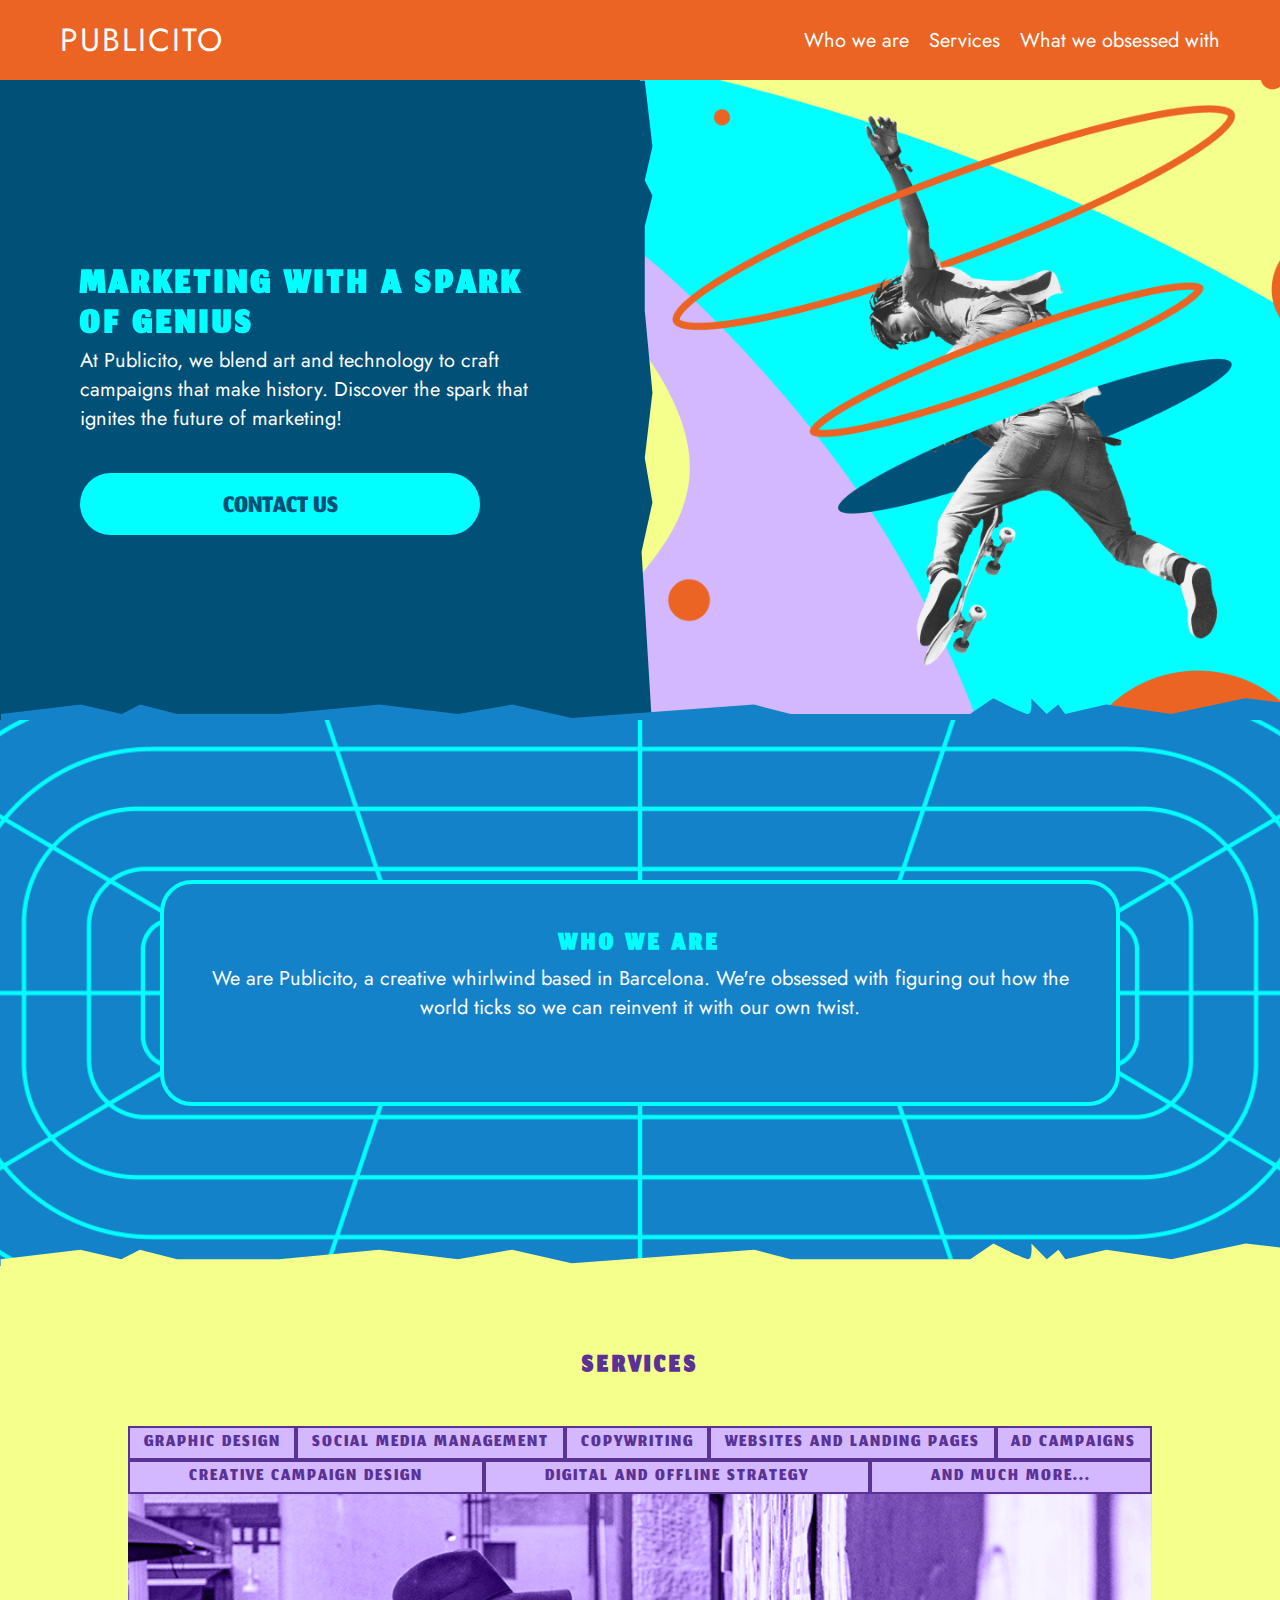
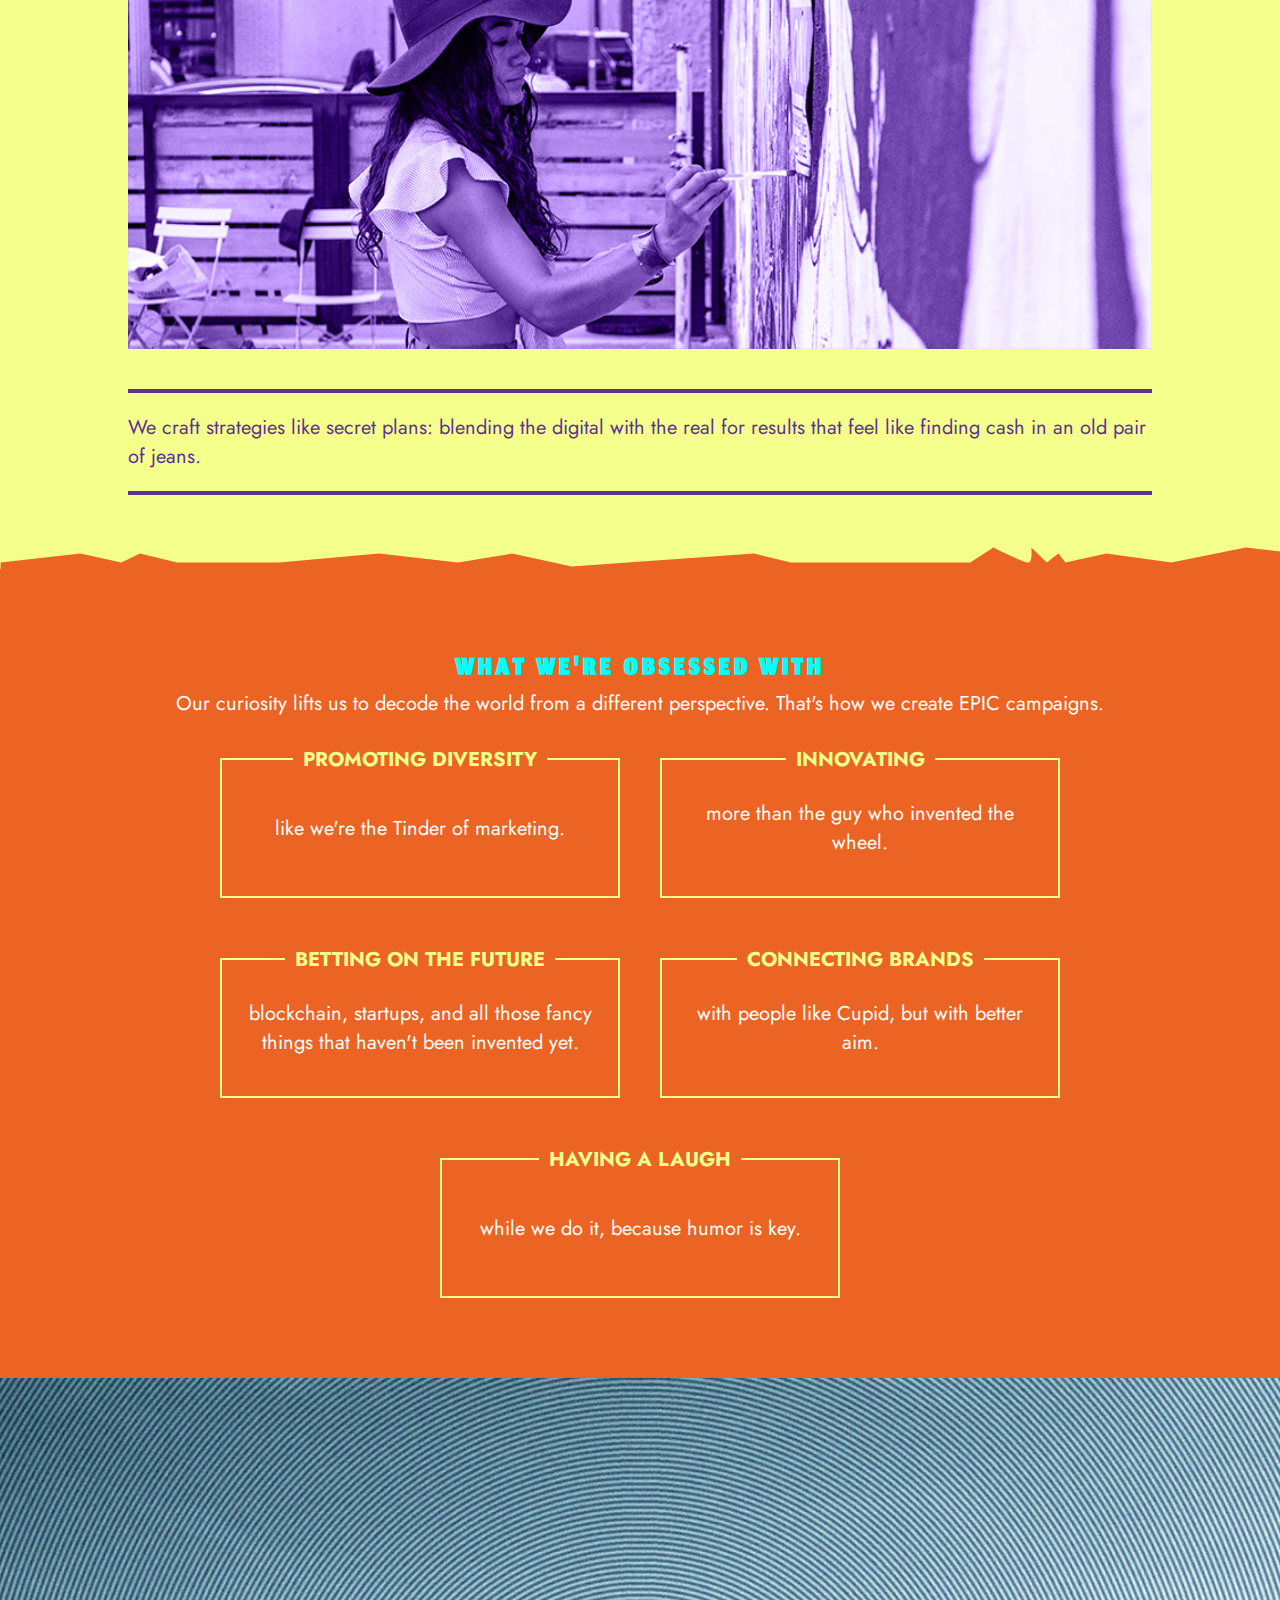
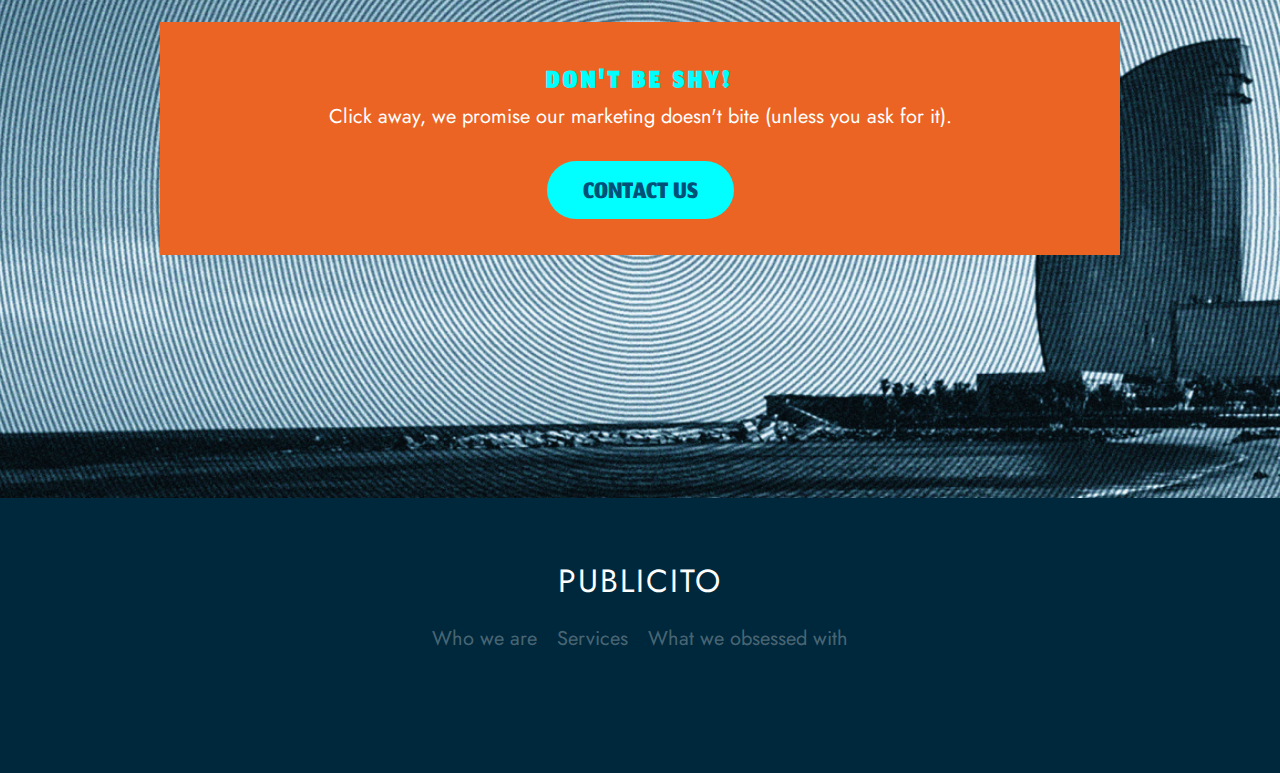
==== index.html @ 16d12a86 "Add files via upload" ====
<!DOCTYPE html>
<html lang="en">
    <head>
        <meta charset="UTF-8">
        <meta name="viewport" content="width=device-width, initial-scale=1.0">
        <link rel="stylesheet" href="styles.css">
        <link rel="preconnect" href="https://fonts.googleapis.com">
        <link rel="preconnect" href="https://fonts.gstatic.com" crossorigin>
        <link href="https://fonts.googleapis.com/css2?family=Jomhuria&display=swap" rel="stylesheet">
        <link href="https://fonts.googleapis.com/css2?family=Jomhuria&family=Jost:ital,wght@0,100..900;1,100..900&display=swap" rel="stylesheet">
        <script async src="https://tally.so/widgets/embed.js"></script>
    </head>
    <body>
        <header>
            <a class="logo" href="#">PUBLICITO</a>
            <nav>
                <ul>
                    <li><a href="#usp">Who we are</a></li>
                    <li><a href="#services">Services</a></li>
                    <li><a href="#advantages">What we obsessed with</a></li>
                </ul>
            </nav>
            <div class="burger">
                <div class="bar"></div>
                <div class="bar"></div>
                <div class="bar"></div>
            </div>
        </header>

        <div class="section">
            <div class="container" id="hero">
                <div id="hero-text">
                    <h1>Marketing with a Spark of Genius</h1>
                    <p>At Publicito, we blend art and technology to craft campaigns that make history. Discover the spark that ignites the future of marketing!</p>
                    <a class="btn" href="#tally-open=wv2Q4D&tally-layout=modal&emoji-text=👋&tally-emoji-animation=wave">Contact us</a>
                </div>
                <div id="hero-image">
                    <img class="hero-edge" src="images/hero-image-edge.svg">
                    <img id="hero-illustration"src="images/hero-illustration.png" alt="">
                </div>
            </div>
            <img class="edge" src="images/hero-edge.svg">
        </div>

        <div class="section">
            <div class="container" id="usp">
                <div class="small-box">
                    <div class="title">
                        <h2>Who we are</h2>
                        <p>We are Publicito, a creative whirlwind based in Barcelona. We're obsessed with figuring out how the world ticks so we can reinvent it with our own twist.</p>
                    </div>
                </div>
            </div>
            <img class="edge" src="images/usp-edge.svg">
        </div>
        
        <div class="section">
            <div class="container" id="services">
                <div class="middle-box">
                    <div class="title">
                        <h2>Services</h2>
                    </div>
                    <div class="service-container">
                        <div id="service-menu">
                                <a class="service-menu-item" id="1">Graphic Design</a>
                                <a class="service-menu-item" id="2">Social Media Management</a>
                                <a class="service-menu-item" id="3">Copywriting</a>
                                <a class="service-menu-item" id="4">Websites and Landing Pages</a>
                                <a class="service-menu-item" id="5">Ad Campaigns</a>
                                <a class="service-menu-item" id="6">Creative Campaign Design</a>
                                <a class="service-menu-item" id="7">Digital and Offline Strategy</a>
                                <a class="service-menu-item" id="8">And Much More...</a>
                        </div>
                        <div id="service-item">
                            <div id="service-illustration"><img src="images/creative-campaign.png"></div>
                            <div id="description-box">
                            <div class="separator"></div>
                            <p id="service-description">We craft strategies like secret plans: blending the digital with the real for results that feel like finding cash in an old pair of jeans.</p>
                            <div class="separator"></div>
                            </div>
                        </div>
                    </div>
                </div>
            </div>
            <img class="edge" src="images/service-edge.svg">
        </div>

        <div class="section">
            <div class="container" id="advantages">
                <div class="middle-box">
                    <div class="title">
                        <h2>What We're obsessed with</h2>
                        <p>Our curiosity lifts us to decode the world from a different perspective. That's how we create EPIC campaigns.</p>
                    </div>
                    <div class="advantages-wrapper">
                        <div class="advantage-item">
                            <div class="advantage-title-box"><h3>Promoting diversity</h3></div>
                            <p>like we're the Tinder of marketing.</p>
                        </div>
                        <div class="advantage-item">
                            <div class="advantage-title-box"><h3>Innovating</h3></div>
                            <p>more than the guy who invented the wheel.</p>
                        </div>
                        <div class="advantage-item">
                            <div class="advantage-title-box"><h3>Betting on the future</h3></div>
                            <p>blockchain, startups, and all those fancy things that haven't been invented yet.</p>
                        </div>
                        <div class="advantage-item">
                            <div class="advantage-title-box"><h3>Connecting brands</h3></div>
                            <p> with people like Cupid, but with better aim.</p>
                        </div>
                        <div class="advantage-item">
                            <div class="advantage-title-box"><h3>Having a laugh </h3></div>
                            <p>while we do it, because humor is key.</p>
                        </div>
                    </div>
                </div>
            </div>
        </div>

        <div class="section">
            <div class="container" id="last-call">
                <div class="small-box">
                    <div class="last-call-card" id="main">
                        <div class="title">
                        <h2>Don't be shy!</h2>
                        <p>Click away, we promise our marketing doesn't bite (unless you ask for it).</p>
                        </div>
                        <a class="btn" href="#tally-open=wv2Q4D&tally-layout=modal&emoji-text=👋&tally-emoji-animation=wave">Contact us</a>
                    </div>
                </div>
            </div>
        </div>
        <footer>
            <a class="logo" href="#">PUBLICITO</a>
            <nav><ul><li><a href="#usp">Who we are</a></li><li><a href="#services">Services</a></li><li><a href="#advantages">What we obsessed with</a></li></ul></nav>
        </footer>
        <script src="service.js"></script>
    </body>
</html>
---- styles.css ----
*{
    box-sizing: border-box;
    margin: 0;
}


h1{
font-family: "Jomhuria", serif;
font-size:104px;
letter-spacing: 4px;
line-height: 72px;
text-transform: uppercase;
color: #01FFFF;
}
h2{
font-family: "Jomhuria", serif;
font-size: 72px;
text-transform: uppercase;
letter-spacing: 4px;
color: #01FFFF;
}
h3{
font-family: "Jost", serif;
font-size: 20px;
text-transform: uppercase;
color:#F5FF8C;
}
p,a{
font-family: "Jost", serif;
font-size: 22px;
}

header{
    display: flex;
    flex-direction: row;
    justify-content: space-between;
    align-items: center;
    width: 100%;
    height: 80px;
    background-color: #EB6423;
    color: white;
    padding: 0 60px;
}
nav>ul{
    display: flex;
    flex-direction: row;
    list-style: none;
    gap: 20px;
    padding: 0px;
}

nav>ul>li>a,.logo{
    text-decoration: none;
    color: white;
}

.burger{
width:32px;
height:32px;
display:none;
flex-direction: column;
gap: 4px;
align-items: center;
justify-content: center;
}
.bar{
width: 28px;
height: 2px;
background-color: white;
}

.section{
    position: relative;
    width:100%;
    overflow: hidden;
}

.container{
    display: flex;
    justify-content: center;
    align-items: center;
}

.middle-box{
    width:1280px;
}

.small-box{
    width: 960px;
}

.title{
    text-align: center;
    margin-bottom: 40px;
}


.btn{
background-color: #01FFFF;
text-decoration: none;
text-align: center;
text-transform: uppercase;
padding: 12px 36px 6px 36px;
max-width: 400px;
border-radius: 32px;
border: 0px solid black;
margin-top: 40px;
font-size: 40px;
line-height: 44px;
font-family: "Jomhuria", serif;
color:#005078;
}

#hero{
    flex-direction: row;
    width: 100%;
    background-color: #005078;
    color:white;
}
#hero-image,#hero-text{
    width: 50%;
    display: flex;
    position: relative;
}

#hero-text{
    flex-direction: column;
    justify-content: center;
    align-items: normal;
    text-align: left;
    padding: 80px;
}

#hero-illustration{
    width: 100%
}

.edge{
    position: absolute;
    bottom: -2px;
    width: 104%;
}
.hero-edge{
    height: 102%;
    width: auto;
    position: absolute;
    left:-2px
}
#usp{
    flex-direction: column;
    width:100%;
    align-items: center;
    background-image: url('images/usp-background.png');
    background-size: cover;
    background-position: center;
    padding: 160px 0;
    color: white;
}

#usp>.small-box{
    background-color:#1482C8;;
    border-radius: 32px;
    padding: 40px;
    border: 4px solid #01FFFF;
}


#services{
    padding: 80px 0;
    flex-direction: column;
    text-align: center;
    background-color: #F5FF8C;
    color: #5A3296;
}
#services>.middle-box>.title>h2{
    color:inherit;
}
.service-container{
    display: flex;
    flex-direction: column;
    width: 100%
}
#service-menu{
    width: 100%;
    display: flex;
    flex-wrap: wrap;
    list-style: none;
    justify-content: left;
    padding: 0px;
}

.service-menu-item{
    font-family: "Jomhuria", serif;
    font-size: 40px;
    line-height: 24px;
    letter-spacing: 2px;
    text-transform: uppercase;
    padding: 5px 20px;
    background-color: #D3B7FF;
    border: 2px solid #5A3296;
    flex: 1 1 auto;
}
.service-menu-item.active{
    background-color: #5A3296;
    color: #F5FF8C;
}

#service-item{
    width: 100%;
    text-align: left;
}
#service-illustration, #service-illustration>img, #service-illustration>p{
    width: 100%;
}


#service-illustration{
    display: flex;
    justify-content: center;
    margin-bottom: 40px;
    overflow: hidden;
}

#description-box{
    height: 100px;
}
.separator{
    background-color: #5A3296;
    width: 100%;
    height: 4px;
}

#service-description{
margin: 20px 0;
}

#advantages{
    flex-direction: column;
    background-color: #EB6423;
    padding: 80px 0;
    color: white;

}

.advantages-wrapper{
    justify-content: center;
    align-items: center;
    text-align: center;
    display: flex;
    flex-wrap: wrap;
    gap: 60px 40px;
}
.advantage-item{
    position: relative;
    display: flex;
    align-items: center;
    justify-content: center;
    border: 2px solid #F5FF8C;
    width:400px;
    height:140px;
}

.advantage-title-box{
    position: absolute;
    top: -15px;
    width: 100%;
    left: auto;
    right: auto;
    display: flex;
    justify-content: center;
}

.advantage-item>.advantage-title-box>h3{
    background-color: #EB6423;
    padding: 0 10px;
}

.advantage-item>p{
    margin:20px;
}


#last-call{
    flex-direction: column;
    color: white;
    background-image: url('images/last-call-background.png');
    background-size: cover;
    background-position: center;
    height: 720px;
}
.last-call-card{
    background-color: #EB6423;
    padding: 40px;
    text-align: center;
}

footer{
    width: 100%;
    display: flex;
    flex-direction: column;
    justify-content: center;
    align-items: center;
    background-color: #00283C;
    color: white;
    padding: 60px 0 120px 0;
}

footer>nav>ul>li>a{
    color:rgba(255,255,255,0.3);
}

footer>.logo{
    margin-bottom: 20px;
}

.logo{
    font-size: 32px;
    letter-spacing: 2px;
}





@media screen and (max-width:1440px){
    .middle-box{
        width:1024px;
    }
    
    .small-box{
        width: 960px;
    }

    h1{
        font-size: 56px;
        line-height: 40px;
    }

    h2{
        font-size: 40px;
    }
    h3{
        font-size: 20px;
    }
    p,a{
        font-size: 20px;
    }
    #service-menu{
        justify-content: center;
    }
    .service-menu-item{
        font-size: 28px;
        padding: 3px 10px;
    }
}

@media screen and (max-width:1024px){
    .middle-box{
        width:768px;
    }
    
    .small-box{
        width: 480px;
    }

    .edge{
    width: 150%;
    }
    .advantage-item{
        width: 340px;
    }

    .advantages-wrapper{
        gap: 40px 30px;
    }

}

@media screen and (max-width:768px){
    .btn{
        font-size: 28px;
        line-height: 20px;
        padding: 18px 24px 12px 24px;
    }
    #hero{
        flex-direction: column;
    }
    #hero-image,#hero-text{
        width: 100%;
    }
    header{
        padding: 0 40px;
    }

    header>nav{display: none;}

    footer>nav>ul{
    flex-direction: column;
    justify-content: center;
    text-align: center;
}

    .burger{
        display: flex;
    }
    .middle-box{
        width: 540px;
    }
    
    .small-box{
        padding: 20px;
        width: 320px;
    }
    .edge{
        width: 175%;
        }

    .advantage-item{
        width: 300px;
    }

}

@media screen and (max-width:540px){

    .title{
        margin: 20px
    }
    h2{
        font-size: 48px;
        line-height: 40px;
    }
    #hero-text{
        padding: 40px;
    }
    #usp{
        padding: 80px 0;
    }
    .middle-box{
        width:320px;
    }
    
    .small-box{
        width: 320px;
    }
    .edge{
        width: 200%;
        }
    p,a{
        font-size: 16px;
    }
    #service-illustration{
        height: 320px;
        width: 320px;
    }
    #service-illustration>img{
        width: auto;
        height: 100%;
    }
    .service-menu-item{
        font-size: 18px;
        border-width: 1px;
        padding: 2px 4px;
    }

    #description-box{
        height: auto;
    }
    .advantage-item{
        height: 80px;
        width: 320px;
    }
    .advantages-wrapper{
        margin-top: 40px
    }
}
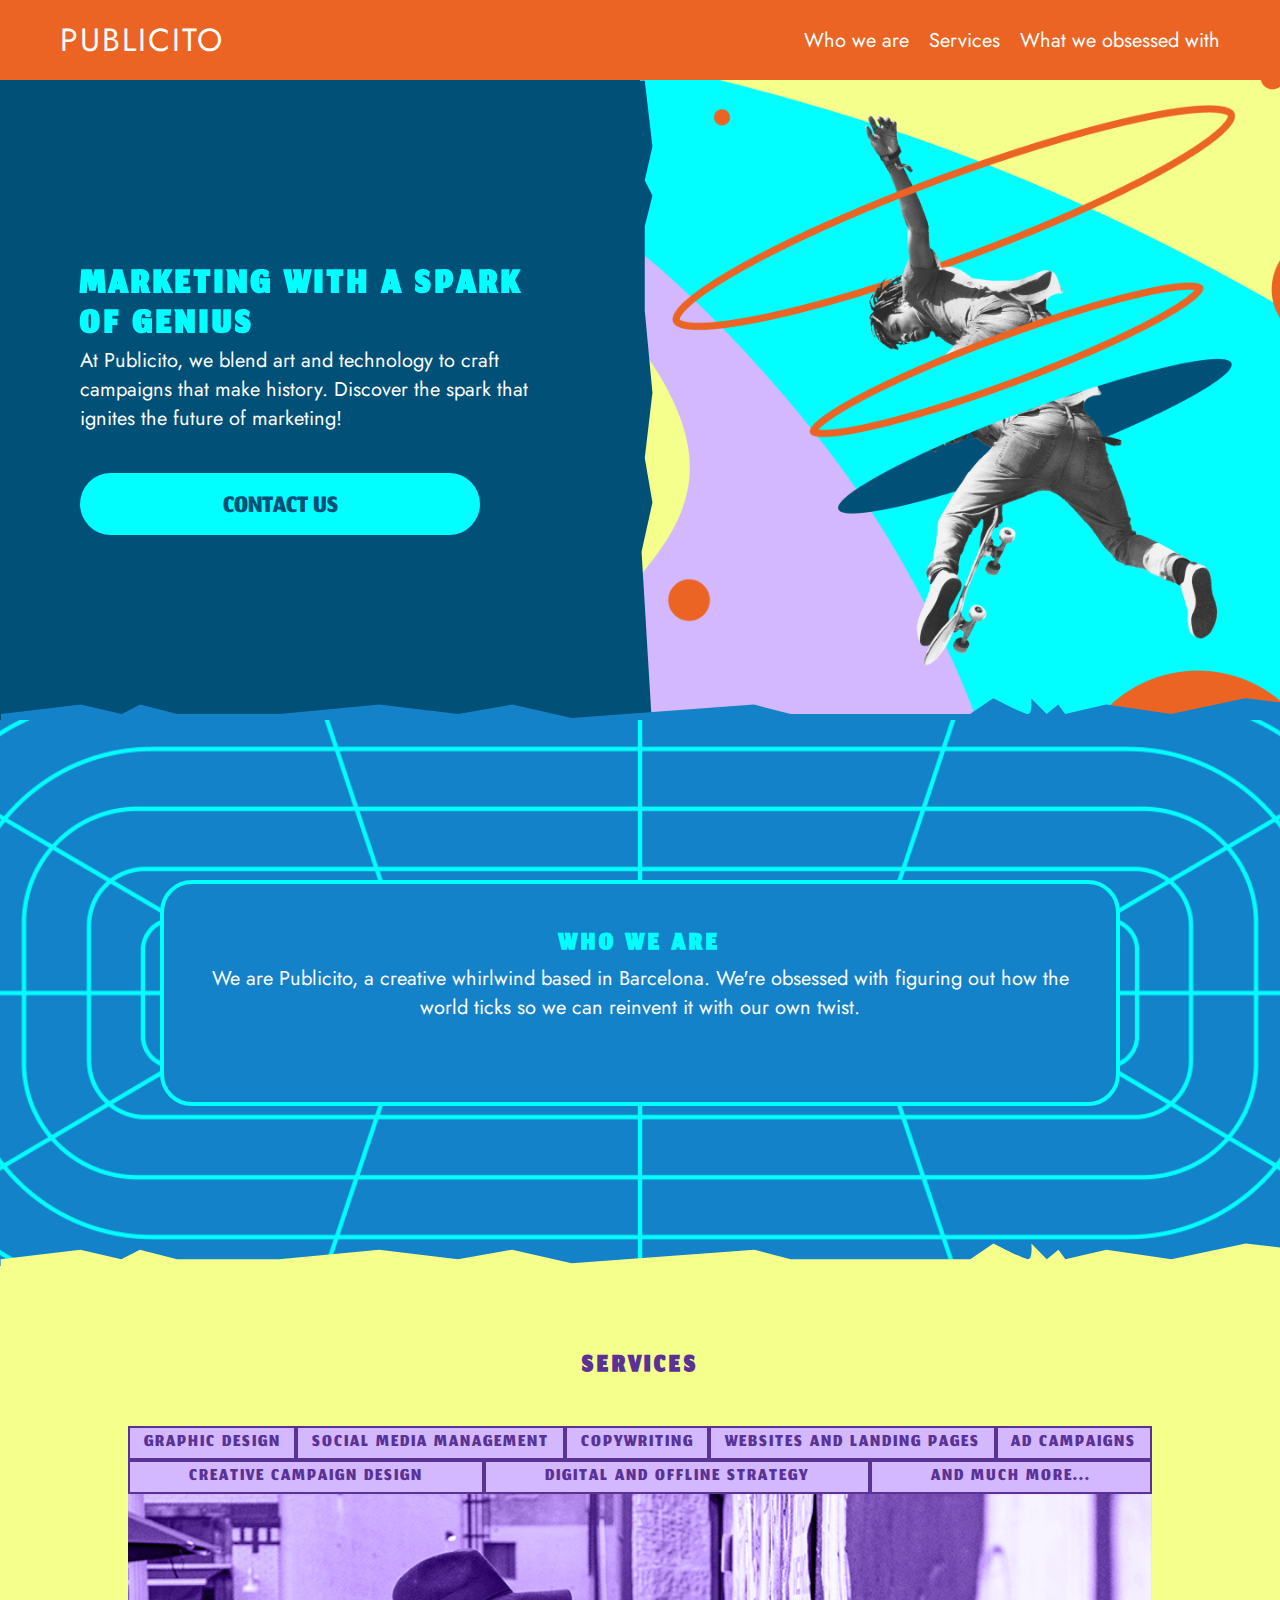
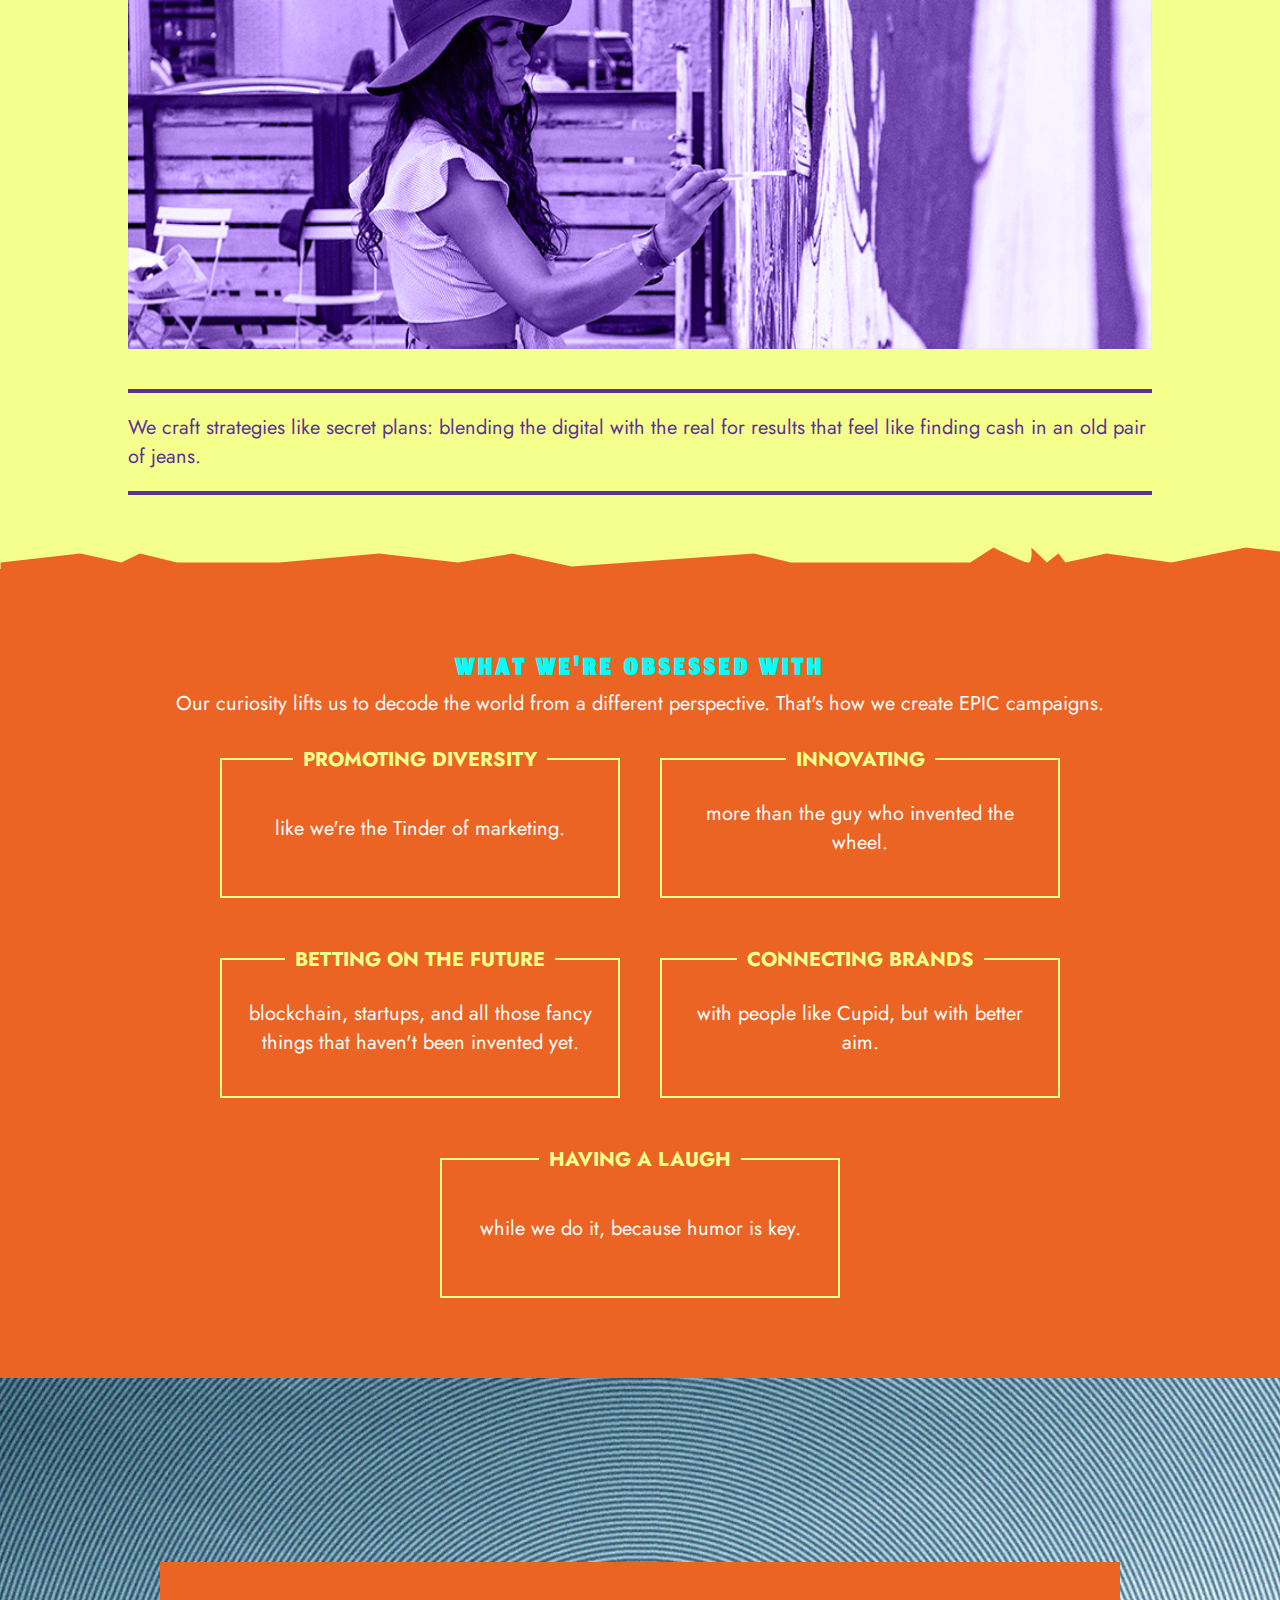
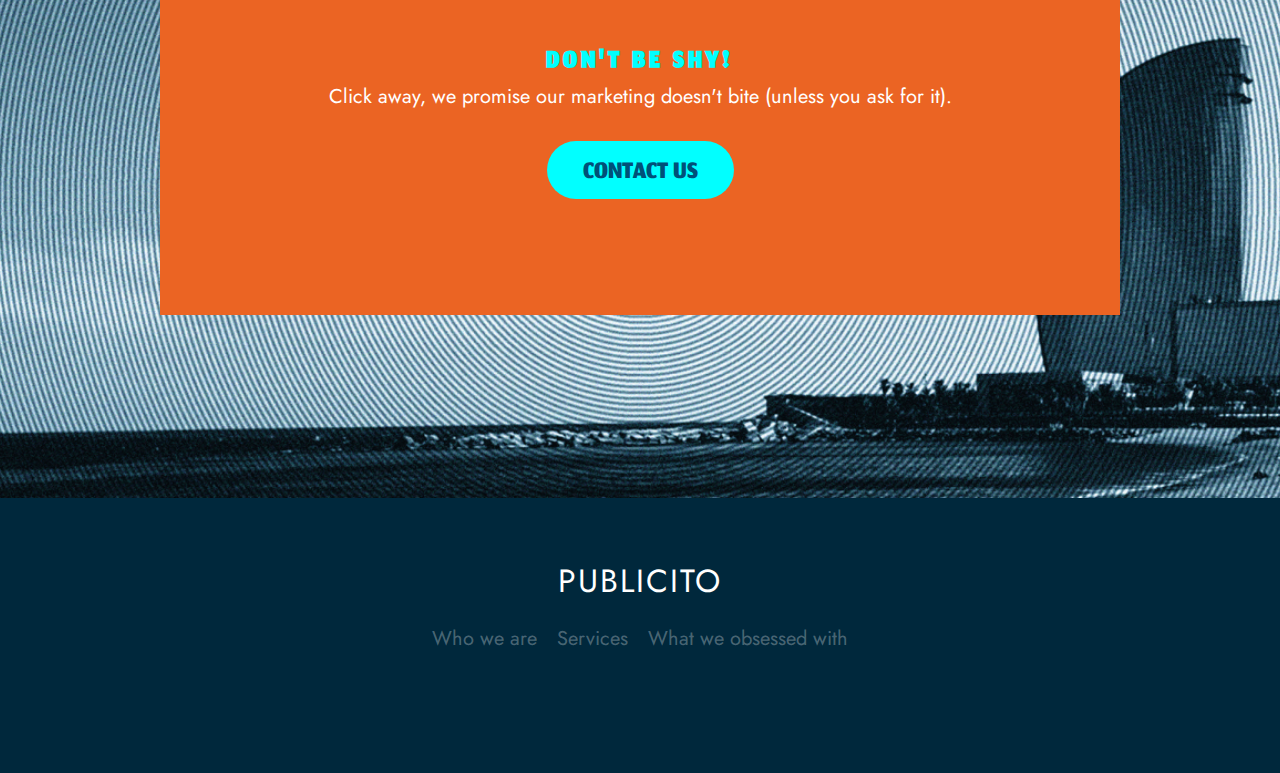
==== commit c8ecdd83: "Add files via upload" ====
--- a/index.html
+++ b/index.html
@@ -13,14 +13,14 @@
     <body>
         <header>
             <a class="logo" href="#">PUBLICITO</a>
-            <nav>
+            <nav id="header-menu">
                 <ul>
                     <li><a href="#usp">Who we are</a></li>
                     <li><a href="#services">Services</a></li>
                     <li><a href="#advantages">What we obsessed with</a></li>
                 </ul>
             </nav>
-            <div class="burger">
+            <div id="burger">
                 <div class="bar"></div>
                 <div class="bar"></div>
                 <div class="bar"></div>
@@ -125,8 +125,8 @@
                         <div class="title">
                         <h2>Don't be shy!</h2>
                         <p>Click away, we promise our marketing doesn't bite (unless you ask for it).</p>
+                        <div><a class="btn" href="#tally-open=wv2Q4D&tally-layout=modal&emoji-text=👋&tally-emoji-animation=wave">Contact us</a></div>
                         </div>
-                        <a class="btn" href="#tally-open=wv2Q4D&tally-layout=modal&emoji-text=👋&tally-emoji-animation=wave">Contact us</a>
                     </div>
                 </div>
             </div>
@@ -136,5 +136,15 @@
             <nav><ul><li><a href="#usp">Who we are</a></li><li><a href="#services">Services</a></li><li><a href="#advantages">What we obsessed with</a></li></ul></nav>
         </footer>
         <script src="service.js"></script>
+        <script>
+                document.addEventListener('DOMContentLoaded', () => {
+                const burgerMenu = document.getElementById('burger');
+                const menu = document.getElementById('header-menu');
+            
+                burgerMenu.addEventListener('click', () => {
+                menu.classList.toggle('active');
+                });
+            });
+        </script>
     </body>
 </html>--- a/styles.css
+++ b/styles.css
@@ -54,7 +54,7 @@
     color: white;
 }
 
-.burger{
+#burger{
 width:32px;
 height:32px;
 display:none;
@@ -294,6 +294,17 @@
     text-align: center;
 }
 
+.last-call-card>.title{
+    display: flex;
+    flex-direction: column;
+    gap: 40px;
+    padding: 40px 0;
+}
+
+.last-call-card>.title>h2{
+    margin-bottom: -40px;
+}
+
 footer{
     width: 100%;
     display: flex;
@@ -392,7 +403,26 @@
         padding: 0 40px;
     }
 
-    header>nav{display: none;}
+    #header-menu{
+        display: none;
+    }
+
+    #header-menu>ul{
+        flex-direction: column;
+        text-align: center;
+    }
+
+    #header-menu.active{
+        display: flex;
+        flex-direction: column;
+        position: absolute;
+        top:72px;
+        left:0;
+        width: 100vw;
+        padding: 40px 0;
+        background-color: #EB6423;
+        z-index: 320;
+    }
 
     footer>nav>ul{
     flex-direction: column;
@@ -400,7 +430,7 @@
     text-align: center;
 }
 
-    .burger{
+    #burger{
         display: flex;
     }
     .middle-box{
@@ -419,12 +449,24 @@
         width: 300px;
     }
 
+    .last-call-card{
+        padding: 20px;
+    }
+    .last-call-card>.title{
+        gap: 50px;
+        padding: 20px 0;
+    }
+
+    .last-call-card>.title>h2{
+        margin-bottom: -40px;
+    }
+
 }
 
 @media screen and (max-width:540px){
 
     .title{
-        margin: 20px
+        margin-bottom: 20px
     }
     h2{
         font-size: 48px;
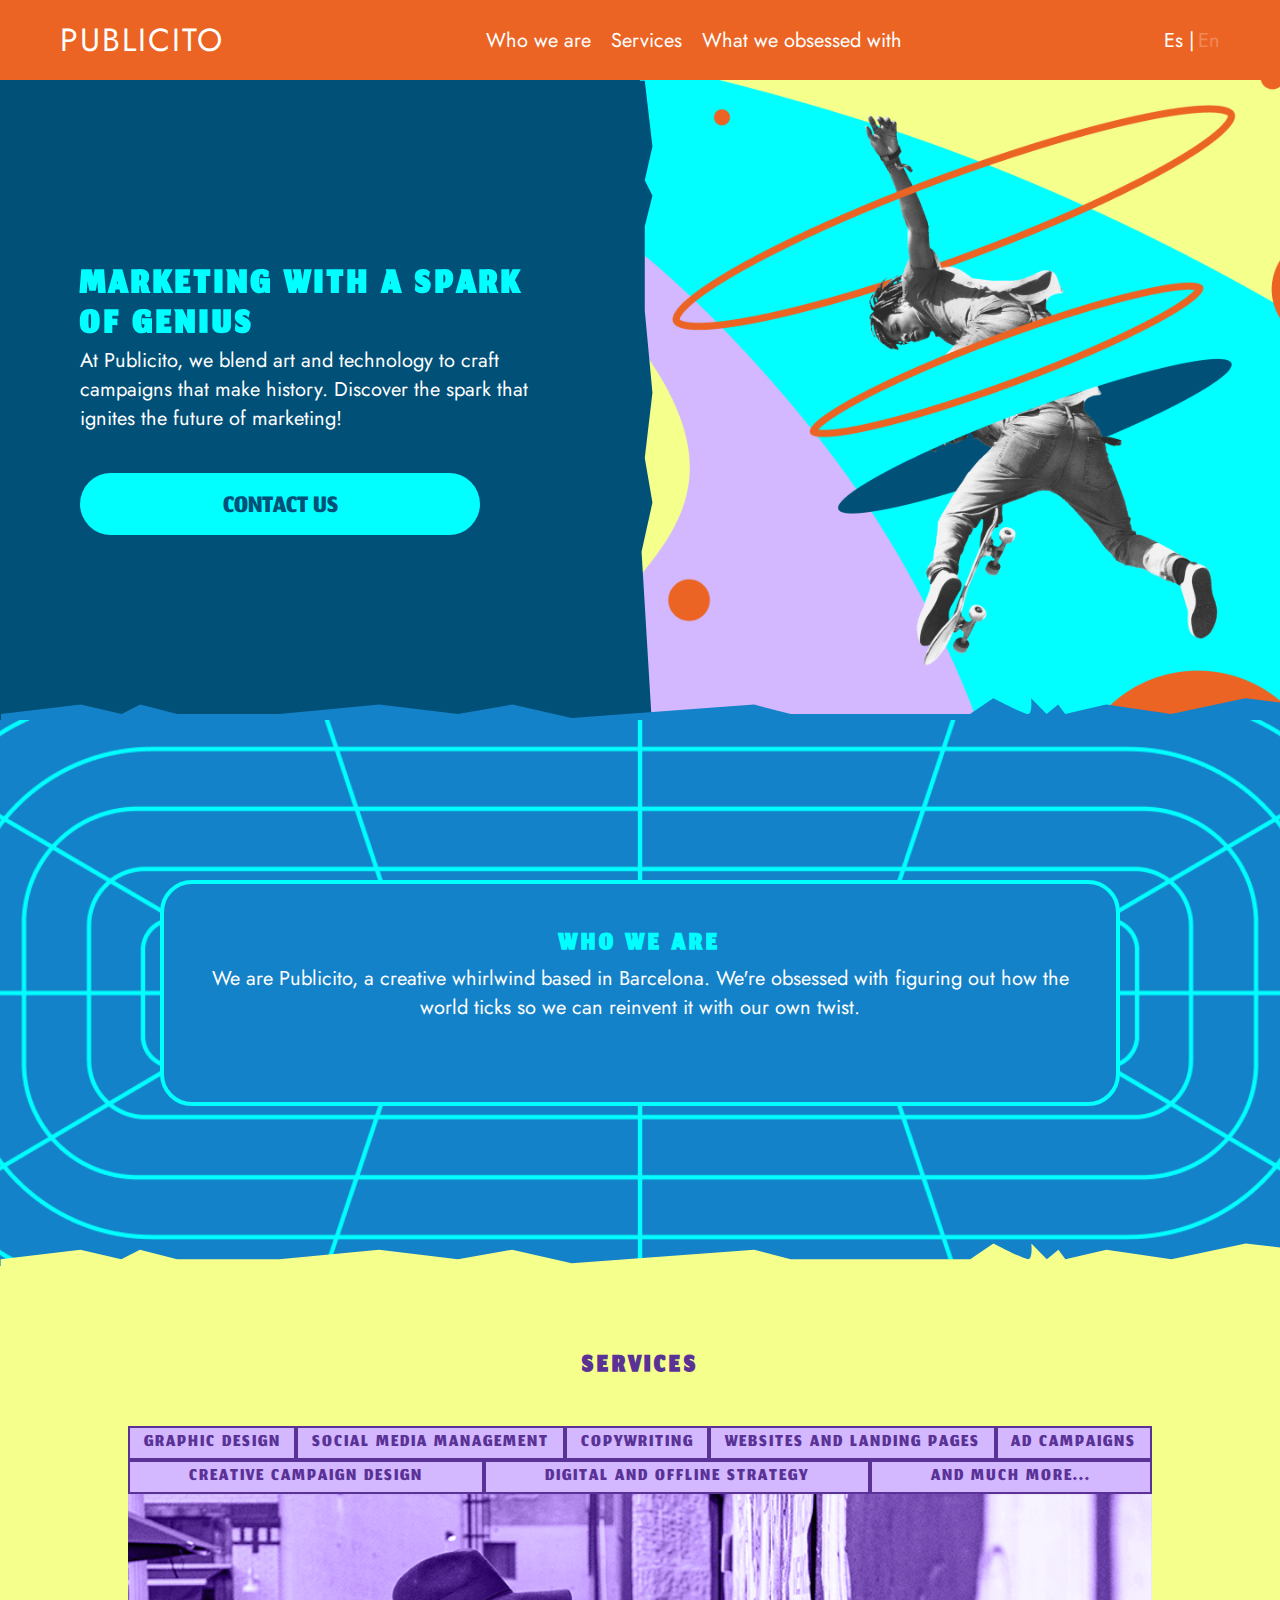
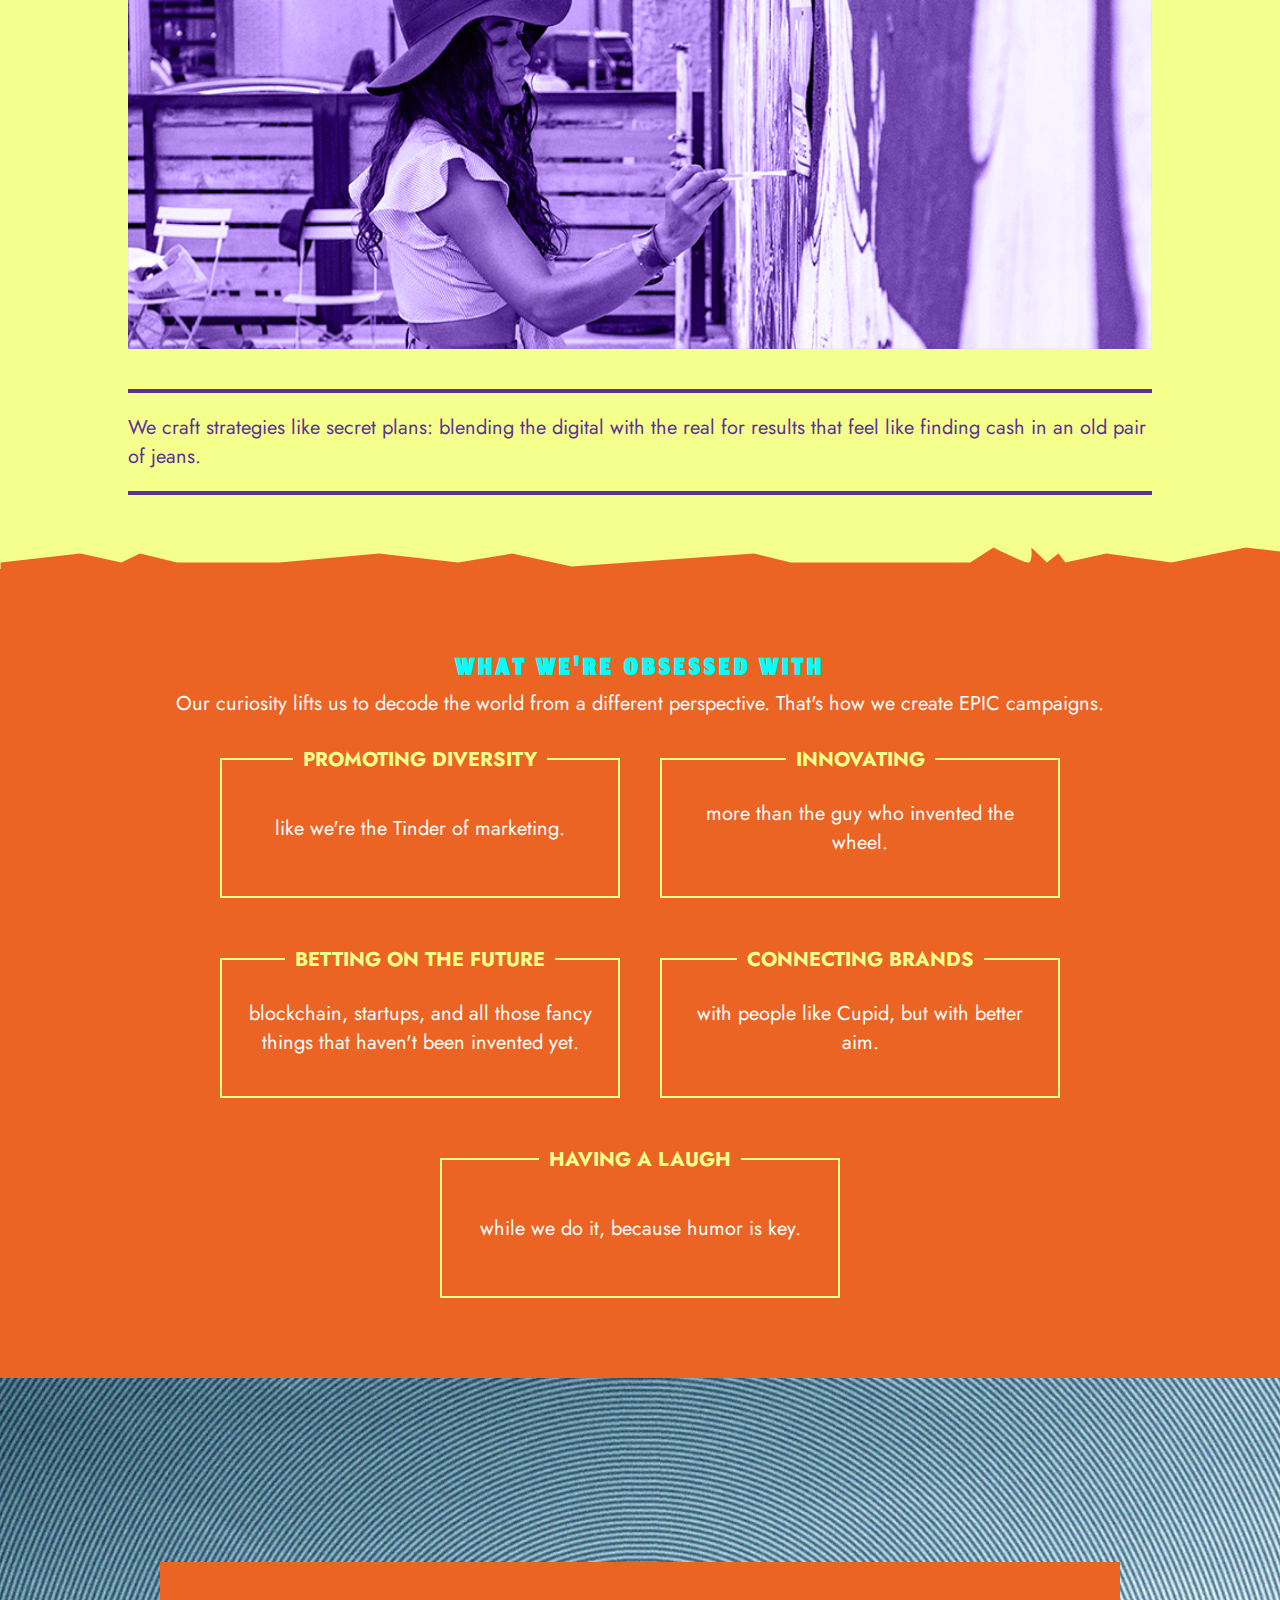
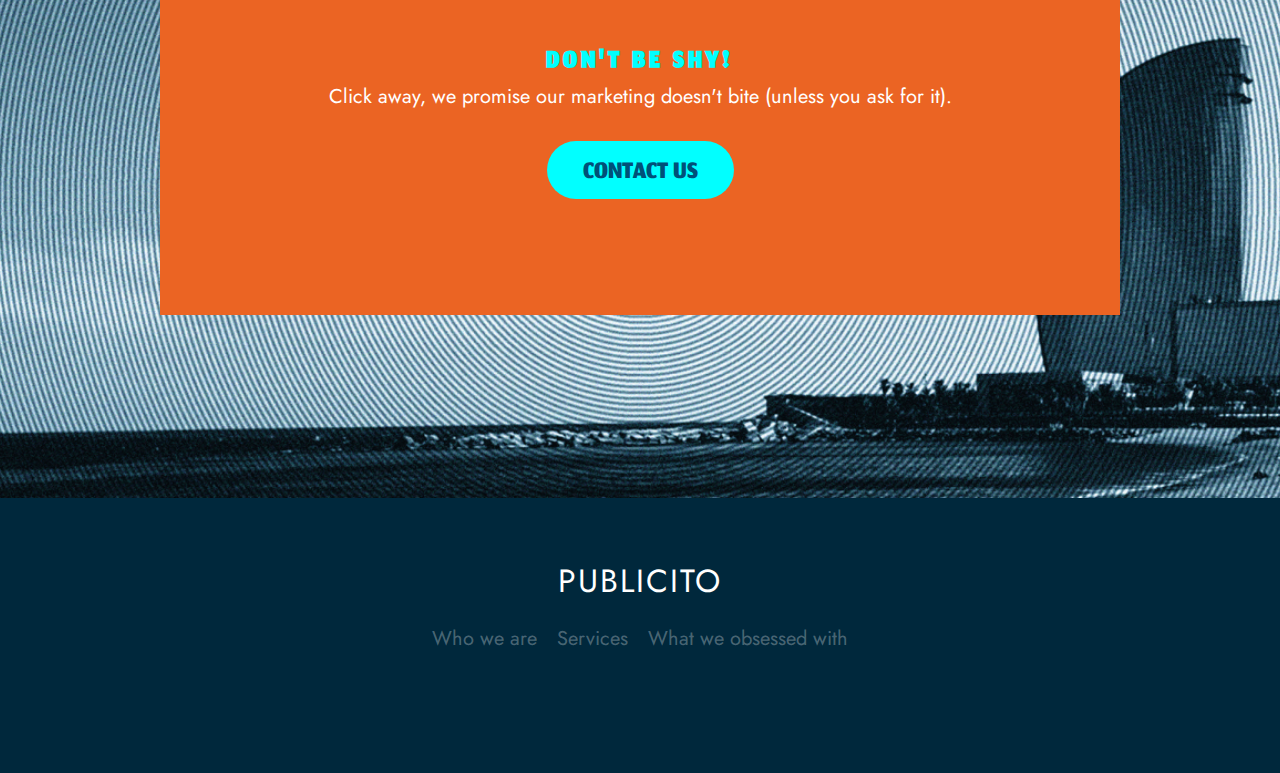
==== commit f971f4fa: "Add files via upload" ====
--- a/index.html
+++ b/index.html
@@ -20,6 +20,11 @@
                     <li><a href="#advantages">What we obsessed with</a></li>
                 </ul>
             </nav>
+            <div id="language-switcher">
+                <a href="es.html">Es </a>
+                <a>|</a>
+                <a href="index.html" style="color:rgba(255,255,255,0.25)"> En</a>
+            </div>
             <div id="burger">
                 <div class="bar"></div>
                 <div class="bar"></div>
@@ -32,7 +37,7 @@
                 <div id="hero-text">
                     <h1>Marketing with a Spark of Genius</h1>
                     <p>At Publicito, we blend art and technology to craft campaigns that make history. Discover the spark that ignites the future of marketing!</p>
-                    <a class="btn" href="#tally-open=wv2Q4D&tally-layout=modal&emoji-text=👋&tally-emoji-animation=wave">Contact us</a>
+                    <a class="btn" href="#tally-open=nP0a85&tally-layout=modal&emoji-text=👋&tally-emoji-animation=wave">Contact us</a>
                 </div>
                 <div id="hero-image">
                     <img class="hero-edge" src="images/hero-image-edge.svg">
@@ -125,7 +130,7 @@
                         <div class="title">
                         <h2>Don't be shy!</h2>
                         <p>Click away, we promise our marketing doesn't bite (unless you ask for it).</p>
-                        <div><a class="btn" href="#tally-open=wv2Q4D&tally-layout=modal&emoji-text=👋&tally-emoji-animation=wave">Contact us</a></div>
+                        <div><a class="btn" href="#tally-open=nP0a85&tally-layout=modal&emoji-text=👋&tally-emoji-animation=wave">Contact us</a></div>
                         </div>
                     </div>
                 </div>
@@ -135,7 +140,7 @@
             <a class="logo" href="#">PUBLICITO</a>
             <nav><ul><li><a href="#usp">Who we are</a></li><li><a href="#services">Services</a></li><li><a href="#advantages">What we obsessed with</a></li></ul></nav>
         </footer>
-        <script src="service.js"></script>
+        <script src="service-es.js"></script>
         <script>
                 document.addEventListener('DOMContentLoaded', () => {
                 const burgerMenu = document.getElementById('burger');
--- a/styles.css
+++ b/styles.css
@@ -52,6 +52,11 @@
 nav>ul>li>a,.logo{
     text-decoration: none;
     color: white;
+}
+
+#language-switcher>a{
+color: white;
+text-decoration: none;
 }
 
 #burger{
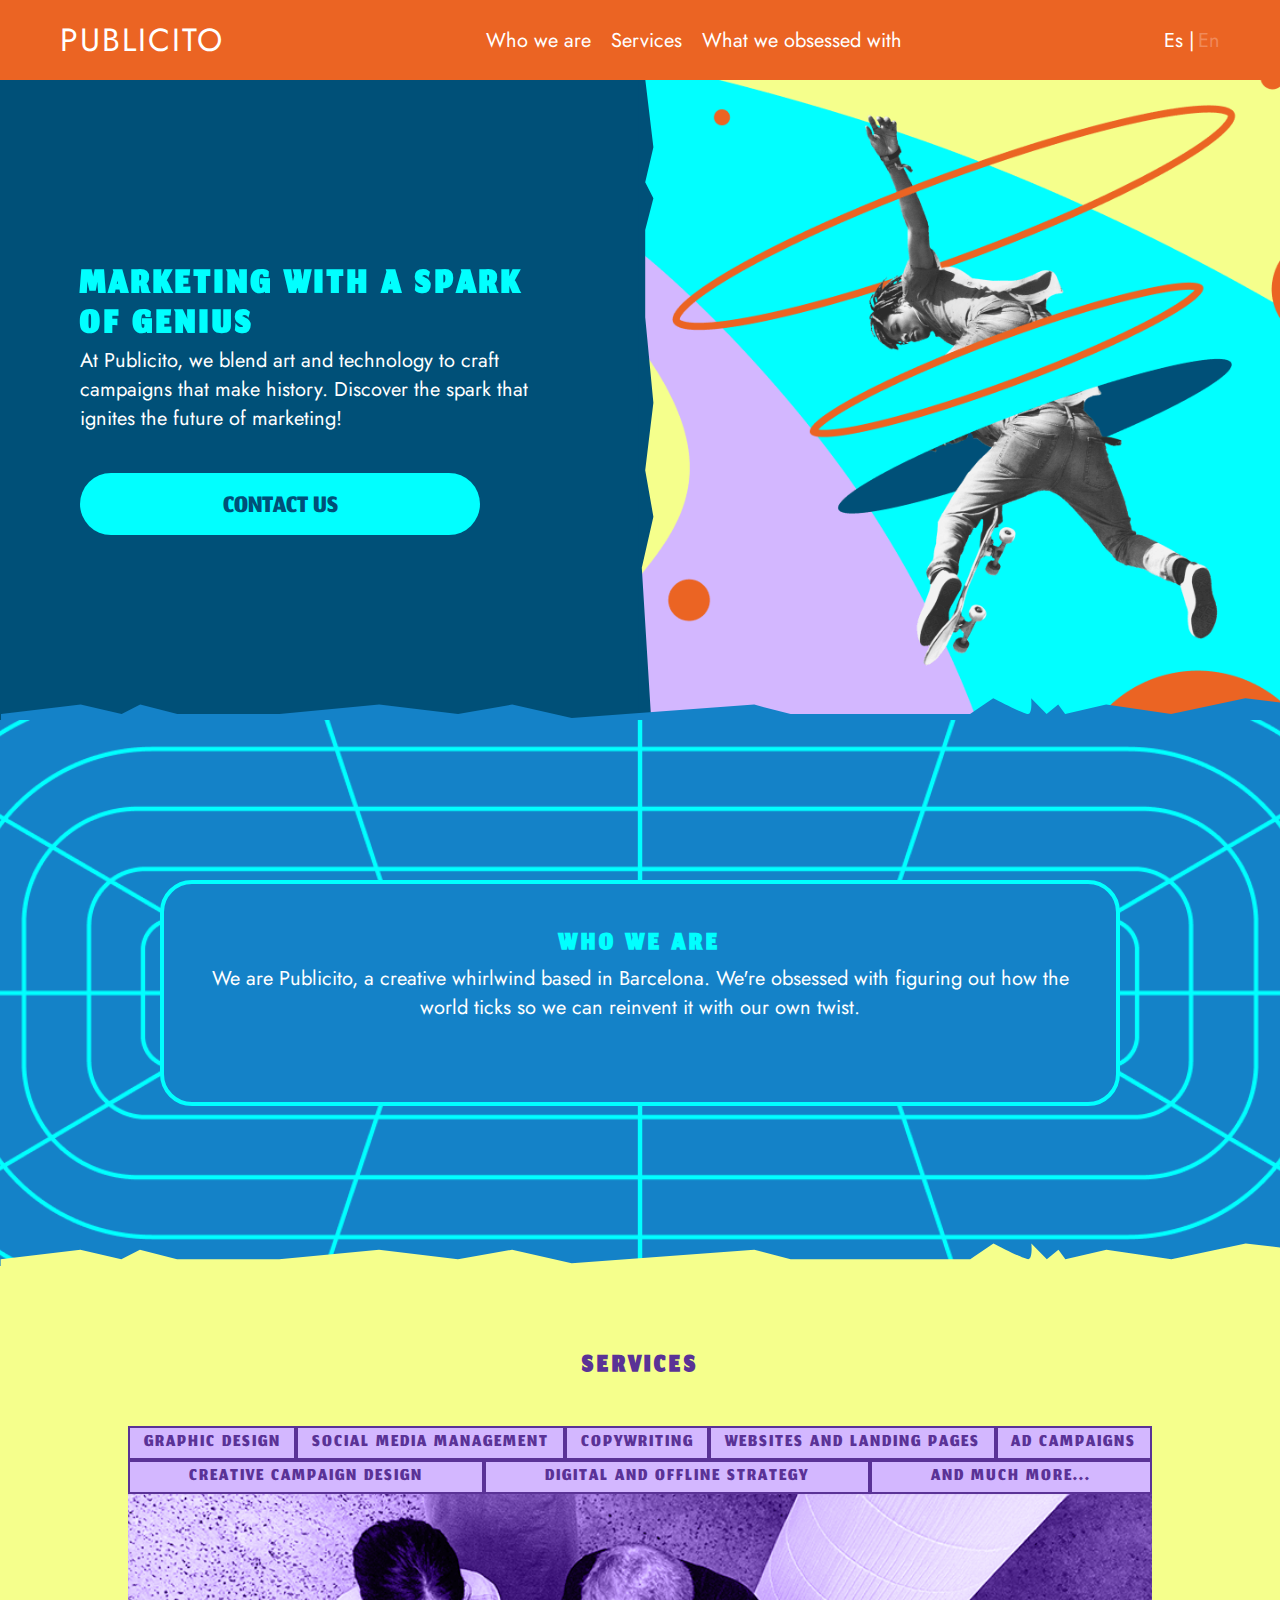
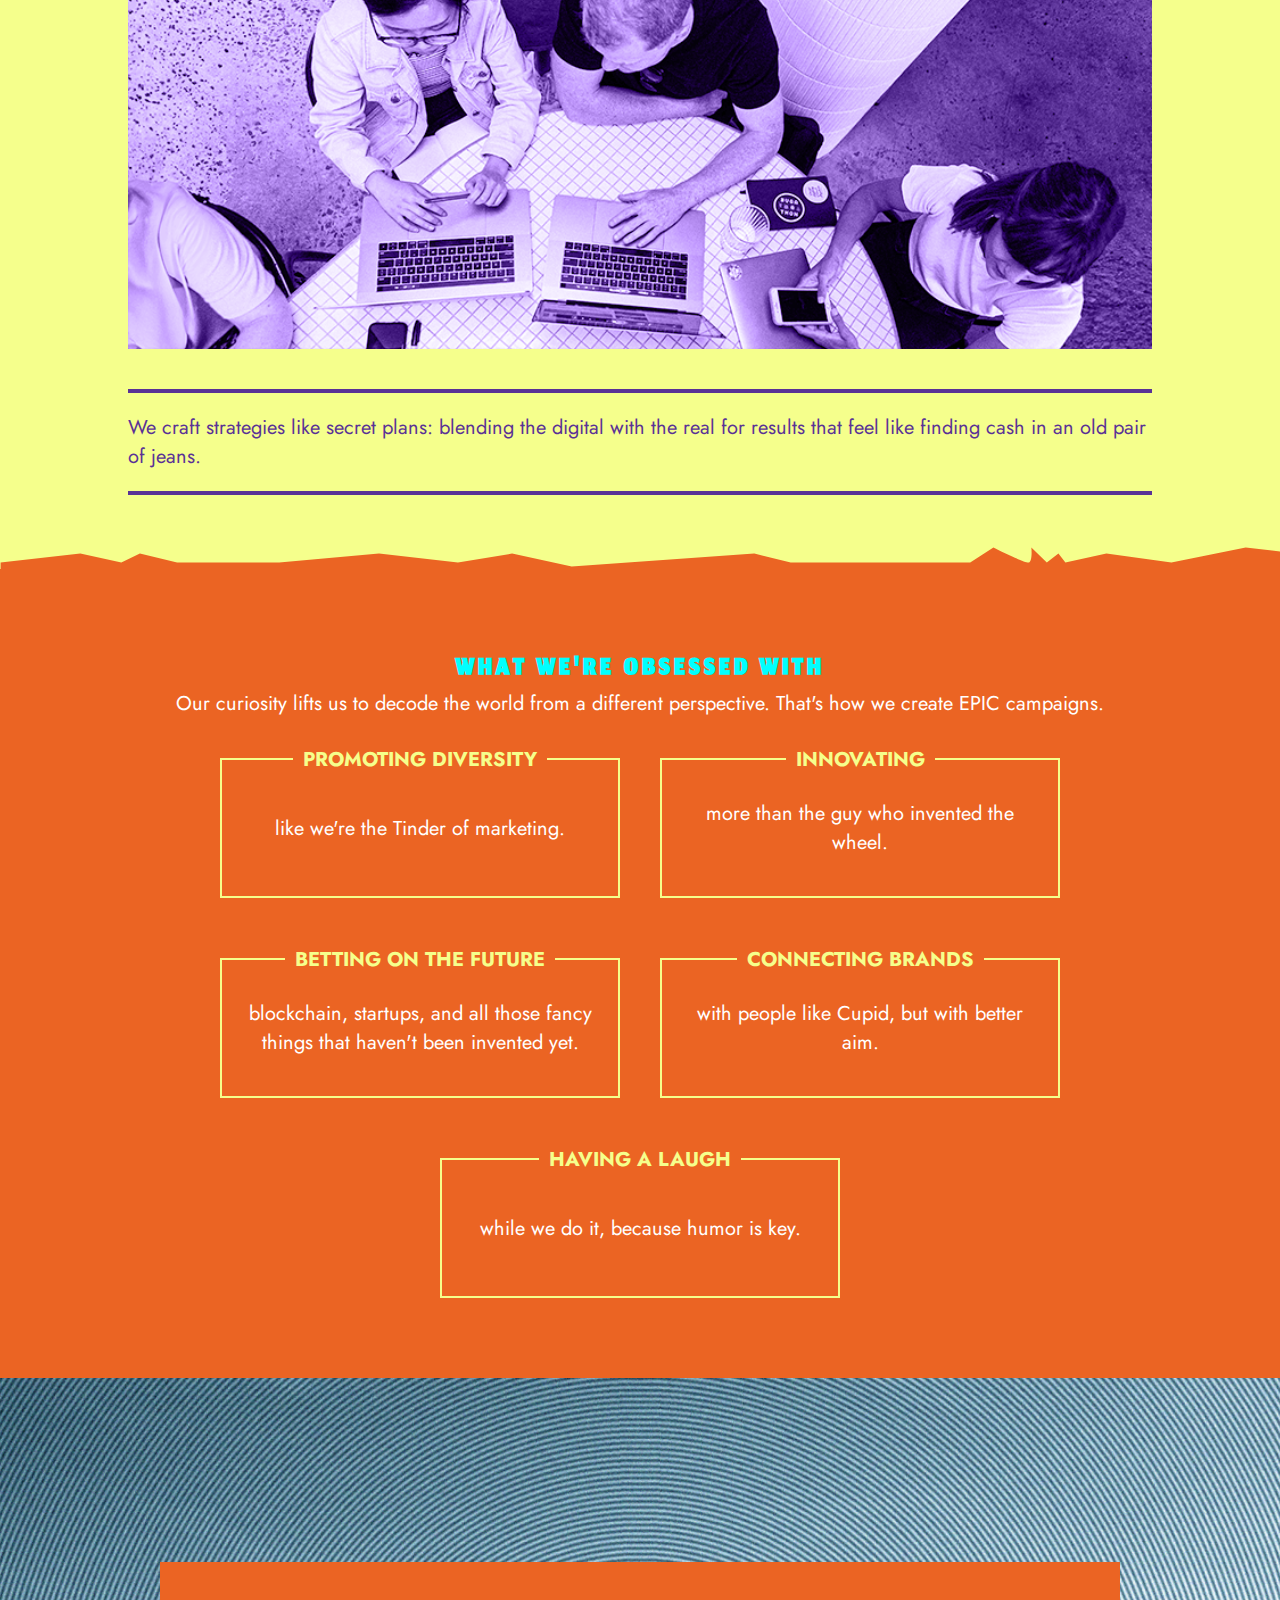
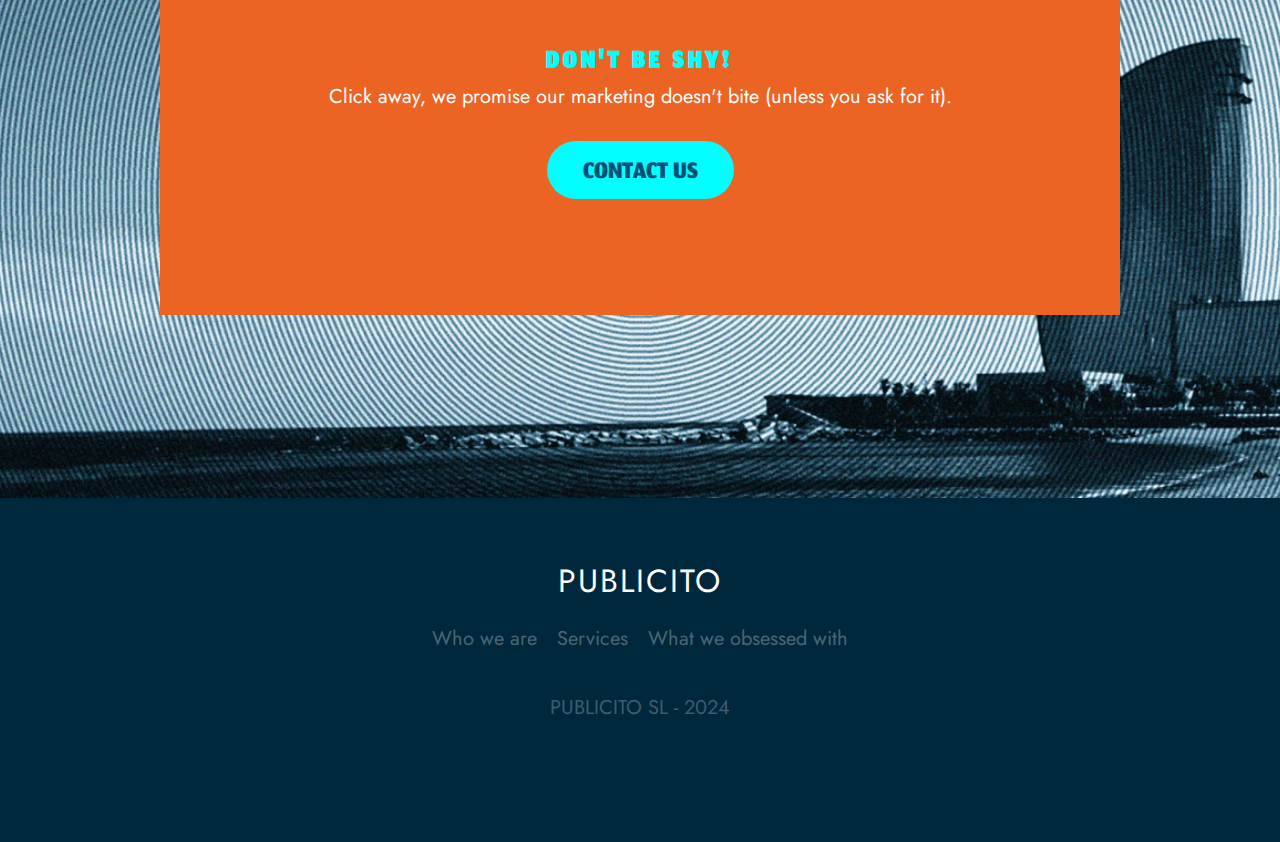
==== commit 026b7c6b: "Global Update" ====
--- a/index.html
+++ b/index.html
@@ -6,13 +6,24 @@
         <link rel="stylesheet" href="styles.css">
         <link rel="preconnect" href="https://fonts.googleapis.com">
         <link rel="preconnect" href="https://fonts.gstatic.com" crossorigin>
-        <link href="https://fonts.googleapis.com/css2?family=Jomhuria&display=swap" rel="stylesheet">
         <link href="https://fonts.googleapis.com/css2?family=Jomhuria&family=Jost:ital,wght@0,100..900;1,100..900&display=swap" rel="stylesheet">
+        <link rel="apple-touch-icon" sizes="180x180" href="images//apple-touch-icon.png">
+        <link rel="icon" type="image/png" sizes="32x32" href="images/favicon-32x32.png">
+        <link rel="icon" type="image/png" sizes="16x16" href="images/favicon-16x16.png">
+        <link rel="manifest" href="/site.webmanifest">
+        <meta property="og:title" content="Marketing with a Spark of Genius">
+        <meta property="og:type" content="website">
+        <meta property="og:url" content="/images/social.png">
+        <meta property="og:image" content="/images/social.png">
+        <meta property="og:description" content="At Publicito, we blend art and technology to craft campaigns that make history.">
+        <meta property="og:site_name" content="Publicito">
+        <meta property="og:locale" content="en_US">
         <script async src="https://tally.so/widgets/embed.js"></script>
+        <title>Marketing with a Spark of Genius</title>
     </head>
     <body>
         <header>
-            <a class="logo" href="#">PUBLICITO</a>
+            <a class="logo" href="/">PUBLICITO</a>
             <nav id="header-menu">
                 <ul>
                     <li><a href="#usp">Who we are</a></li>
@@ -23,7 +34,7 @@
             <div id="language-switcher">
                 <a href="es.html">Es </a>
                 <a>|</a>
-                <a href="index.html" style="color:rgba(255,255,255,0.25)"> En</a>
+                <a href="/" style="color:rgba(255,255,255,0.25)"> En</a>
             </div>
             <div id="burger">
                 <div class="bar"></div>
@@ -41,6 +52,7 @@
                 </div>
                 <div id="hero-image">
                     <img class="hero-edge" src="images/hero-image-edge.svg">
+                    <img class="hero-edge-m" src="images/hero-image-edge-m.svg" >
                     <img id="hero-illustration"src="images/hero-illustration.png" alt="">
                 </div>
             </div>
@@ -77,7 +89,7 @@
                                 <a class="service-menu-item" id="8">And Much More...</a>
                         </div>
                         <div id="service-item">
-                            <div id="service-illustration"><img src="images/creative-campaign.png"></div>
+                            <div id="service-illustration"><img src="images/strategy.png"></div>
                             <div id="description-box">
                             <div class="separator"></div>
                             <p id="service-description">We craft strategies like secret plans: blending the digital with the real for results that feel like finding cash in an old pair of jeans.</p>
@@ -137,10 +149,11 @@
             </div>
         </div>
         <footer>
-            <a class="logo" href="#">PUBLICITO</a>
+            <a class="logo" href="/">PUBLICITO</a>
             <nav><ul><li><a href="#usp">Who we are</a></li><li><a href="#services">Services</a></li><li><a href="#advantages">What we obsessed with</a></li></ul></nav>
+            <a class="credits">PUBLICITO SL - 2024</a>
         </footer>
-        <script src="service-es.js"></script>
+        <script src="service.js"></script>
         <script>
                 document.addEventListener('DOMContentLoaded', () => {
                 const burgerMenu = document.getElementById('burger');
--- a/styles.css
+++ b/styles.css
@@ -146,11 +146,17 @@
     width: 104%;
 }
 .hero-edge{
-    height: 102%;
+    height: 106%;
     width: auto;
     position: absolute;
+    top: -2px;
     left:-2px
 }
+
+.hero-edge-m{
+    display: none;
+}
+
 #usp{
     flex-direction: column;
     width:100%;
@@ -334,6 +340,11 @@
     letter-spacing: 2px;
 }
 
+.credits{
+    margin-top: 40px;
+    font-size: 20px;
+    color: rgba(255,255,255,0.25);
+}
 
 
 
@@ -393,6 +404,9 @@
 }
 
 @media screen and (max-width:768px){
+    .hero-edge{
+        rotate: 90deg;
+    }
     .btn{
         font-size: 28px;
         line-height: 20px;
@@ -411,6 +425,18 @@
     #header-menu{
         display: none;
     }
+
+    .hero-edge{
+        display: none;
+    }
+
+    .hero-edge-m{
+        display: block;
+        position: absolute;
+        top: -2px;
+        width: 102%;
+    }
+    
 
     #header-menu>ul{
         flex-direction: column;
@@ -466,6 +492,12 @@
         margin-bottom: -40px;
     }
 
+    .credits{
+        margin-top: 20px;
+        font-size: 16px;
+        color: rgba(255,255,255,0.25);
+    }
+
 }
 
 @media screen and (max-width:540px){
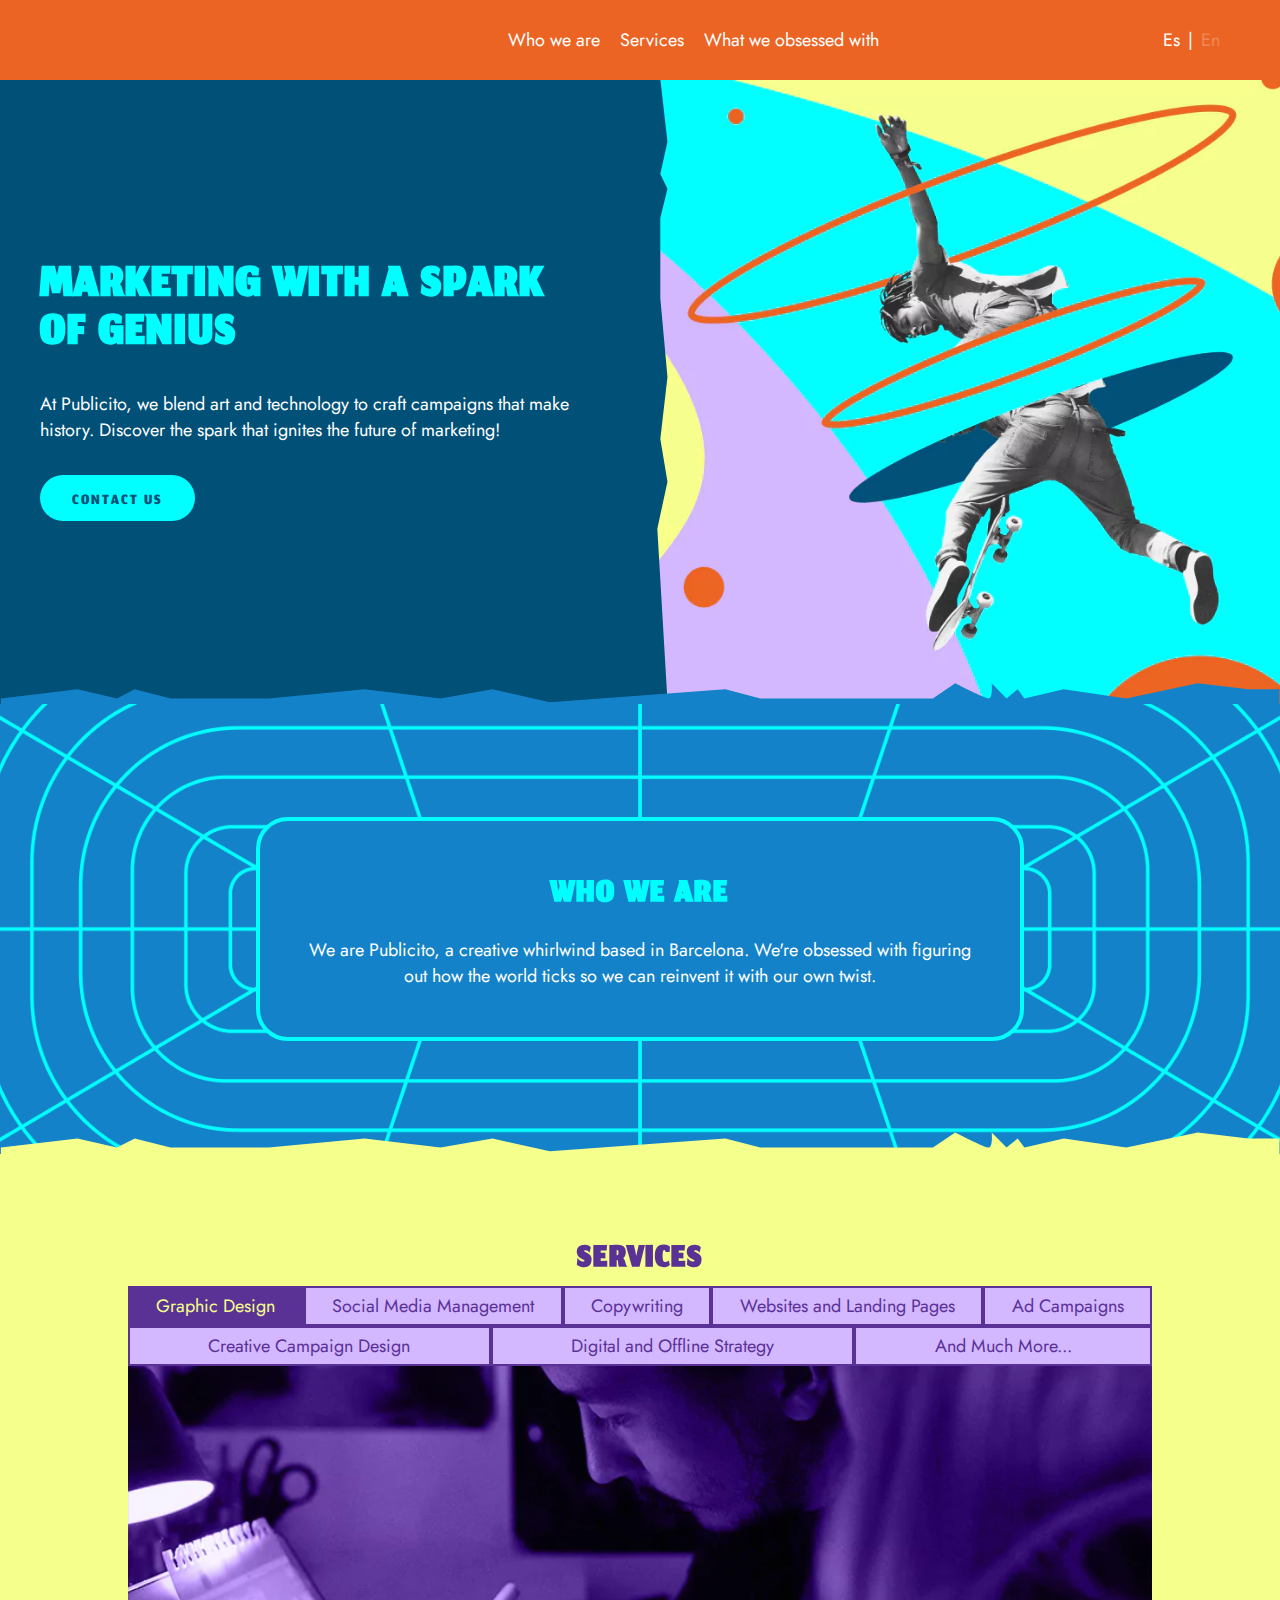
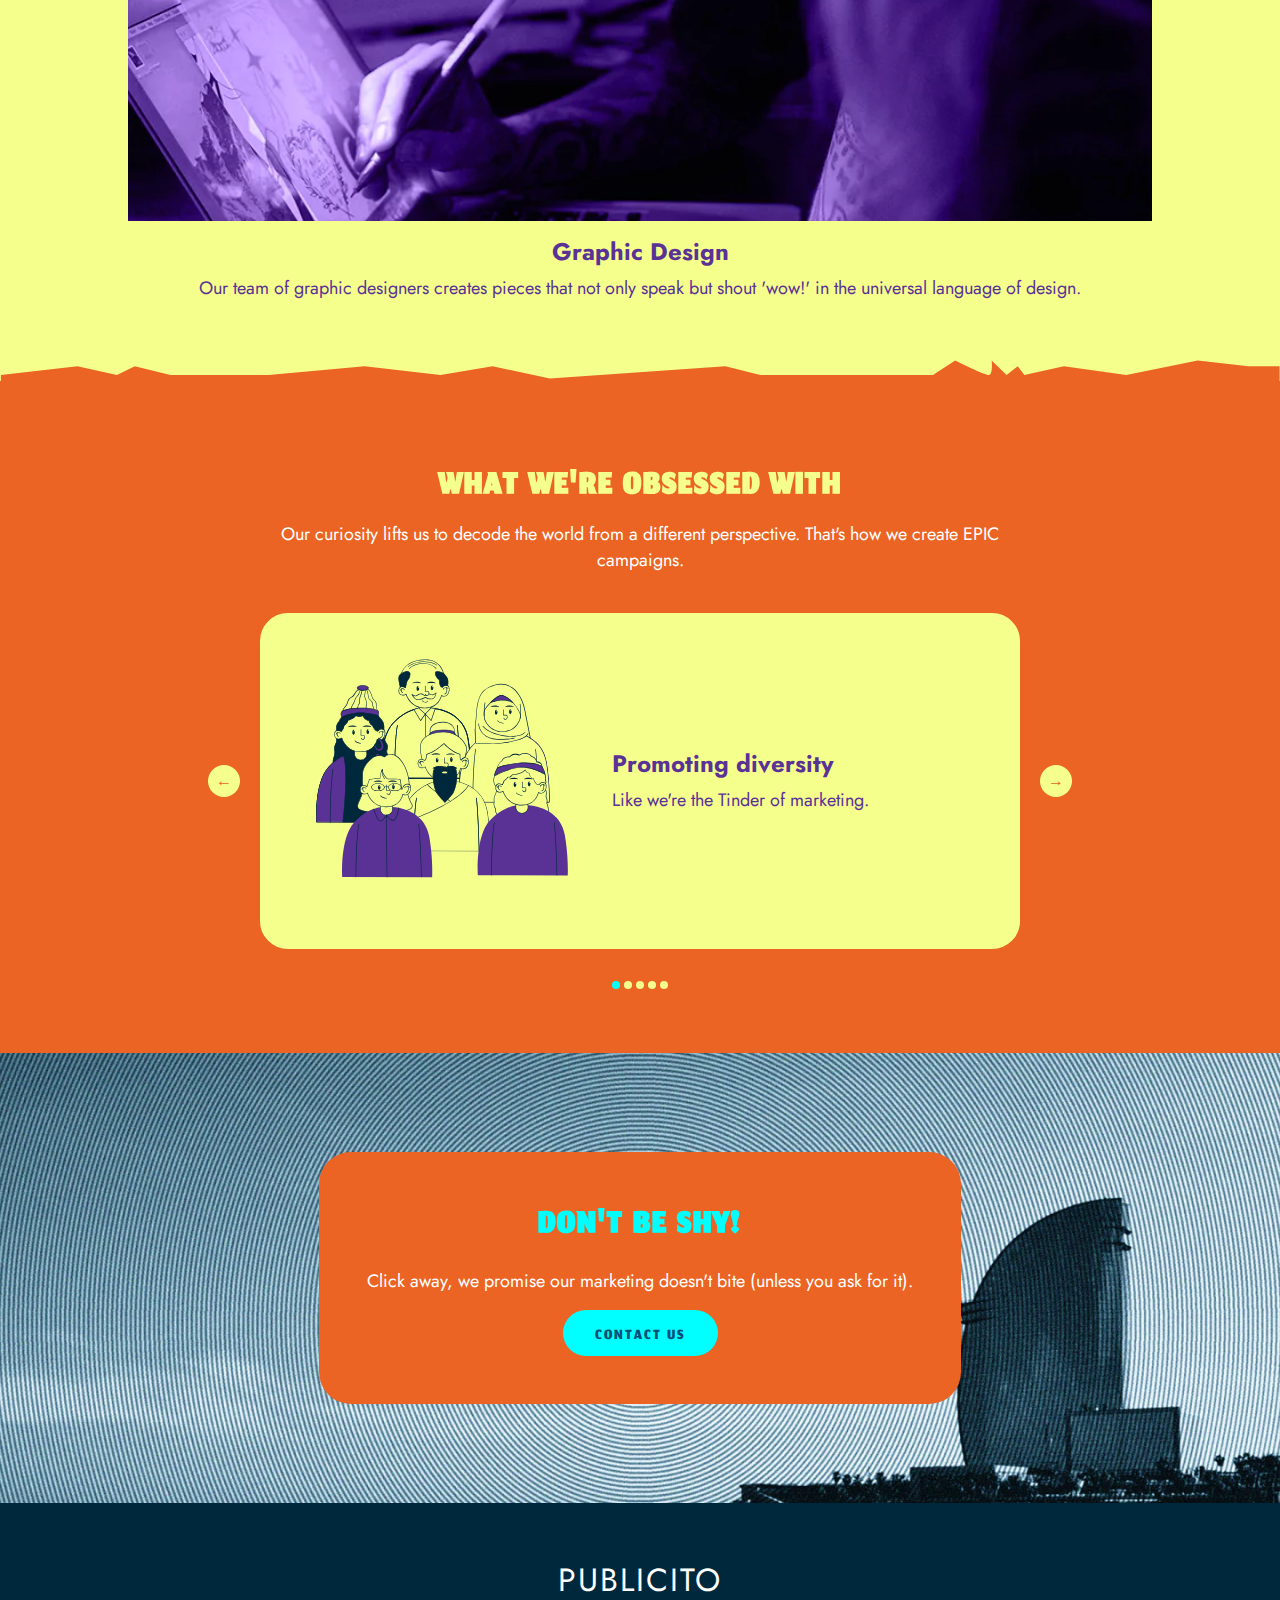
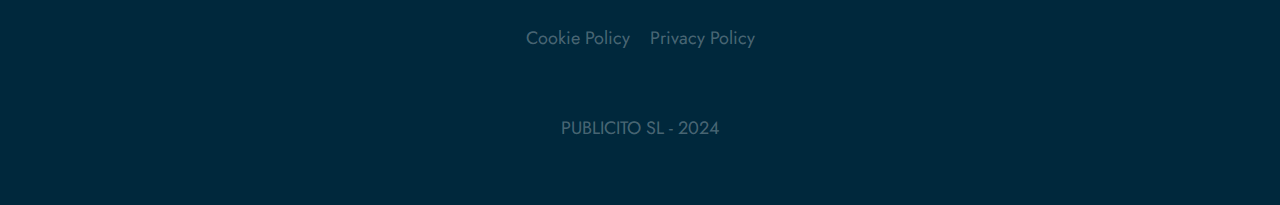
==== commit 533f24f9: "Major changes" ====
--- a/index.html
+++ b/index.html
@@ -1,168 +1,290 @@
 <!DOCTYPE html>
 <html lang="en">
-    <head>
-        <meta charset="UTF-8">
-        <meta name="viewport" content="width=device-width, initial-scale=1.0">
-        <link rel="stylesheet" href="styles.css">
-        <link rel="preconnect" href="https://fonts.googleapis.com">
-        <link rel="preconnect" href="https://fonts.gstatic.com" crossorigin>
-        <link href="https://fonts.googleapis.com/css2?family=Jomhuria&family=Jost:ital,wght@0,100..900;1,100..900&display=swap" rel="stylesheet">
-        <link rel="apple-touch-icon" sizes="180x180" href="images//apple-touch-icon.png">
-        <link rel="icon" type="image/png" sizes="32x32" href="images/favicon-32x32.png">
-        <link rel="icon" type="image/png" sizes="16x16" href="images/favicon-16x16.png">
-        <link rel="manifest" href="/site.webmanifest">
-        <meta property="og:title" content="Marketing with a Spark of Genius">
-        <meta property="og:type" content="website">
-        <meta property="og:url" content="/images/social.png">
-        <meta property="og:image" content="/images/social.png">
-        <meta property="og:description" content="At Publicito, we blend art and technology to craft campaigns that make history.">
-        <meta property="og:site_name" content="Publicito">
-        <meta property="og:locale" content="en_US">
-        <script async src="https://tally.so/widgets/embed.js"></script>
-        <title>Marketing with a Spark of Genius</title>
-    </head>
-    <body>
-        <header>
-            <a class="logo" href="/">PUBLICITO</a>
-            <nav id="header-menu">
-                <ul>
-                    <li><a href="#usp">Who we are</a></li>
-                    <li><a href="#services">Services</a></li>
-                    <li><a href="#advantages">What we obsessed with</a></li>
-                </ul>
-            </nav>
-            <div id="language-switcher">
-                <a href="es.html">Es </a>
-                <a>|</a>
-                <a href="/" style="color:rgba(255,255,255,0.25)"> En</a>
-            </div>
-            <div id="burger">
-                <div class="bar"></div>
-                <div class="bar"></div>
-                <div class="bar"></div>
-            </div>
-        </header>
-
-        <div class="section">
-            <div class="container" id="hero">
-                <div id="hero-text">
-                    <h1>Marketing with a Spark of Genius</h1>
-                    <p>At Publicito, we blend art and technology to craft campaigns that make history. Discover the spark that ignites the future of marketing!</p>
-                    <a class="btn" href="#tally-open=nP0a85&tally-layout=modal&emoji-text=👋&tally-emoji-animation=wave">Contact us</a>
-                </div>
-                <div id="hero-image">
-                    <img class="hero-edge" src="images/hero-image-edge.svg">
-                    <img class="hero-edge-m" src="images/hero-image-edge-m.svg" >
-                    <img id="hero-illustration"src="images/hero-illustration.png" alt="">
-                </div>
-            </div>
-            <img class="edge" src="images/hero-edge.svg">
-        </div>
-
-        <div class="section">
-            <div class="container" id="usp">
-                <div class="small-box">
-                    <div class="title">
-                        <h2>Who we are</h2>
-                        <p>We are Publicito, a creative whirlwind based in Barcelona. We're obsessed with figuring out how the world ticks so we can reinvent it with our own twist.</p>
-                    </div>
-                </div>
-            </div>
-            <img class="edge" src="images/usp-edge.svg">
-        </div>
-        
-        <div class="section">
-            <div class="container" id="services">
-                <div class="middle-box">
-                    <div class="title">
-                        <h2>Services</h2>
-                    </div>
-                    <div class="service-container">
-                        <div id="service-menu">
-                                <a class="service-menu-item" id="1">Graphic Design</a>
-                                <a class="service-menu-item" id="2">Social Media Management</a>
-                                <a class="service-menu-item" id="3">Copywriting</a>
-                                <a class="service-menu-item" id="4">Websites and Landing Pages</a>
-                                <a class="service-menu-item" id="5">Ad Campaigns</a>
-                                <a class="service-menu-item" id="6">Creative Campaign Design</a>
-                                <a class="service-menu-item" id="7">Digital and Offline Strategy</a>
-                                <a class="service-menu-item" id="8">And Much More...</a>
-                        </div>
-                        <div id="service-item">
-                            <div id="service-illustration"><img src="images/strategy.png"></div>
-                            <div id="description-box">
-                            <div class="separator"></div>
-                            <p id="service-description">We craft strategies like secret plans: blending the digital with the real for results that feel like finding cash in an old pair of jeans.</p>
-                            <div class="separator"></div>
-                            </div>
-                        </div>
-                    </div>
-                </div>
-            </div>
-            <img class="edge" src="images/service-edge.svg">
-        </div>
-
-        <div class="section">
-            <div class="container" id="advantages">
-                <div class="middle-box">
-                    <div class="title">
-                        <h2>What We're obsessed with</h2>
-                        <p>Our curiosity lifts us to decode the world from a different perspective. That's how we create EPIC campaigns.</p>
-                    </div>
-                    <div class="advantages-wrapper">
-                        <div class="advantage-item">
-                            <div class="advantage-title-box"><h3>Promoting diversity</h3></div>
-                            <p>like we're the Tinder of marketing.</p>
-                        </div>
-                        <div class="advantage-item">
-                            <div class="advantage-title-box"><h3>Innovating</h3></div>
-                            <p>more than the guy who invented the wheel.</p>
-                        </div>
-                        <div class="advantage-item">
-                            <div class="advantage-title-box"><h3>Betting on the future</h3></div>
-                            <p>blockchain, startups, and all those fancy things that haven't been invented yet.</p>
-                        </div>
-                        <div class="advantage-item">
-                            <div class="advantage-title-box"><h3>Connecting brands</h3></div>
-                            <p> with people like Cupid, but with better aim.</p>
-                        </div>
-                        <div class="advantage-item">
-                            <div class="advantage-title-box"><h3>Having a laugh </h3></div>
-                            <p>while we do it, because humor is key.</p>
-                        </div>
-                    </div>
-                </div>
-            </div>
-        </div>
-
-        <div class="section">
-            <div class="container" id="last-call">
-                <div class="small-box">
-                    <div class="last-call-card" id="main">
-                        <div class="title">
-                        <h2>Don't be shy!</h2>
-                        <p>Click away, we promise our marketing doesn't bite (unless you ask for it).</p>
-                        <div><a class="btn" href="#tally-open=nP0a85&tally-layout=modal&emoji-text=👋&tally-emoji-animation=wave">Contact us</a></div>
-                        </div>
-                    </div>
-                </div>
-            </div>
-        </div>
-        <footer>
-            <a class="logo" href="/">PUBLICITO</a>
-            <nav><ul><li><a href="#usp">Who we are</a></li><li><a href="#services">Services</a></li><li><a href="#advantages">What we obsessed with</a></li></ul></nav>
-            <a class="credits">PUBLICITO SL - 2024</a>
-        </footer>
-        <script src="service.js"></script>
-        <script>
-                document.addEventListener('DOMContentLoaded', () => {
-                const burgerMenu = document.getElementById('burger');
-                const menu = document.getElementById('header-menu');
-            
-                burgerMenu.addEventListener('click', () => {
-                menu.classList.toggle('active');
-                });
-            });
-        </script>
-    </body>
-</html>+  <head>
+    <meta charset="UTF-8" />
+    <meta name="viewport" content="width=device-width, initial-scale=1.0" />
+    <link rel="stylesheet" href="styles.css" />
+    <link rel="preconnect" href="https://fonts.googleapis.com" />
+    <link rel="preconnect" href="https://fonts.gstatic.com" crossorigin />
+    <link
+      href="https://fonts.googleapis.com/css2?family=Jomhuria&family=Jost:ital,wght@0,100..900;1,100..900&display=swap"
+      rel="stylesheet"
+    />
+    <link
+      rel="apple-touch-icon"
+      sizes="180x180"
+      href="images//apple-touch-icon.png"
+    />
+    <link
+      rel="icon"
+      type="image/png"
+      sizes="32x32"
+      href="images/favicon-32x32.png"
+    />
+    <link
+      rel="icon"
+      type="image/png"
+      sizes="16x16"
+      href="images/favicon-16x16.png"
+    />
+    <link rel="manifest" href="/site.webmanifest" />
+    <meta property="og:title" content="Marketing with a Spark of Genius" />
+    <meta property="og:type" content="website" />
+    <meta property="og:url" content="/images/social.png" />
+    <meta property="og:image" content="/images/social.png" />
+    <meta
+      property="og:description"
+      content="At Publicito, we blend art and technology to craft campaigns that make history."
+    />
+    <meta property="og:site_name" content="Publicito" />
+    <meta property="og:locale" content="en_US" />
+    <title>Marketing with a Spark of Genius</title>
+    <script async src="https://tally.so/widgets/embed.js"></script>
+    <script
+      id="Cookiebot"
+      src="https://consent.cookiebot.com/uc.js"
+      data-cbid="ca850c4f-3f5c-4f44-b6ae-4b34502e4a66"
+      type="text/javascript"
+    ></script>
+    <script defer src="scripts/menu.js"></script>
+    <script defer src="scripts/service.js"></script>
+    <script defer src="scripts/slider.js"></script>
+  </head>
+  <body>
+    <section id="hero">
+      <div class="container full-width">
+        <div class="layout twoCol">
+          <div class="wrapper full-height vertical Vcentered" id="hero-text">
+            <h1>Marketing with a Spark of Genius</h1>
+            <p>
+              At Publicito, we blend art and technology to craft campaigns that
+              make history. Discover the spark that ignites the future of
+              marketing!
+            </p>
+            <a class="btn" href="#tally-open=nP0a85&tally-layout=modal&emoji-text=👋&tally-emoji-animation=wave">Contact us</a
+            >
+          </div>
+          <div class="wrapper" id="hero-image">
+            <img class="hero-edge" src="images/hero-image-edge.svg" />
+            <img class="hero-edge-m" src="images/hero-image-edge-m.svg" />
+            <img
+              id="hero-illustration"
+              src="images/hero-illustration.webp"
+              alt=""
+            />
+          </div>
+        </div>
+      </div>
+      <img class="edge" src="images/hero-edge.svg" />
+    </section>
+
+    <section id="usp">
+      <div class="container s">
+          <div class="layout">
+            <div class="card" id="usp-banner">
+              <h2>Who we are</h2>
+              <p>
+                We are Publicito, a creative whirlwind based in Barcelona. We're
+                obsessed with figuring out how the world ticks so we can reinvent
+                it with our own twist.
+              </p>
+            </div>
+          </div>
+      <img class="edge" src="images/usp-edge.svg" />
+    </section>
+
+    <section id="services">
+      <div class="container">
+          <div class="layout">
+            <div class="element vertical centered full-width">
+              <h2>Services</h2>
+            </div>
+            <div class="tabs">
+              <a class="tab active" data-tab="design">Graphic Design</a>
+              <a class="tab" data-tab="social">Social Media Management</a>
+              <a class="tab" data-tab="copy">Copywriting</a>
+              <a class="tab" data-tab="webDesign">Websites and Landing Pages</a>
+              <a class="tab" data-tab="ads">Ad Campaigns</a>
+              <a class="tab" data-tab="creative">Creative Campaign Design</a>
+              <a class="tab" data-tab="strategy">Digital and Offline Strategy</a>
+              <a class="tab" data-tab="more">And Much More...</a>
+            </div>
+            <div class="services">
+                <div class ="service active" id="design">
+                  <img class="service-illustration active"src="images/graphic-design.webp" />
+                  <div class="element vertical centered full-width">
+                    <h3>Graphic Design</h3>
+                    <p class="service-description active">
+                      Our team of graphic designers creates pieces that not only speak
+                      but shout 'wow!' in the universal language of design.
+                    </p>
+                  </div>
+                </div>
+                
+                <div class ="service" id="social">
+                  <img class="service-illustration"src="images/social-media.webp" />
+                  <div class="element vertical centered full-width">
+                    <h3>Social Media Management</h3>
+                    <p class="service-description">
+                      We handle your social media like a DJ at an epic party. Likes,
+                      shares, and comments—all in perfect harmony!
+                    </p>
+                  </div>
+
+                </div>
+
+                <div class ="service" id="copy">
+                  <img class="service-illustration" src="images/copywriting.webp" />
+                  <div class="element vertical centered full-width">                    
+                    <h3>Copywriting</h3>
+                    <p>
+                      We craft copy that makes algorithms laugh and users feel. It's
+                      not magic, just pure talent!
+                    </p>
+                  </div>
+                </div>
+
+                <div class ="service" id="webDesign">
+                  <img class="service-illustration" src="images/web-design.webp" />
+                  <div class="element vertical centered full-width">                    
+                    <h3>Websites and Landing Pages</h3>
+                    <p>
+                      We design websites and landing pages that shine brighter than
+                      the lights of Tibidabo. Because in Barcelona, we know how to
+                      blend art with technology!
+                    </p>
+                  </div>
+                </div>
+
+                <div class ="service" id="ads">
+                  <img class="service-illustration" src="images/ad-campaigns.webp" />
+                  <div class="element vertical centered full-width">                    
+                    <h3>Ad Campaigns</h3>
+                    <p>
+                      We turn clicks into customers with ad campaigns that are more
+                      addictive than cat memes.
+                    </p>
+                  </div>
+                </div>
+
+                <div class ="service" id="creative">
+                  <img class="service-illustration"src="images/creative-campaign.webp" />
+                  <div class="element vertical centered full-width">                    
+                    <h3>Creative Campaign Design</h3>
+                    <p>
+                      From disruptive ideas to flawless executions. We create
+                      campaigns that you won’t forget!
+                    </p>
+                  </div>
+                </div>
+
+                <div class ="service" id="strategy">
+                  <img class="service-illustration"src="images/strategy.webp" />
+                  <div class="element vertical centered full-width">                    
+                    <h3>Digital and Offline Strategy</h3>
+                    <p>
+                      We craft strategies like secret plans: blending the digital with
+                      the real for results that feel like finding cash in an old pair
+                      of jeans.
+                    </p>
+                  </div>
+                </div>
+
+                <div class ="service" id="more">
+                  <img class="service-illustration"src="images/more-services.webp" />
+                  <div class="element vertical centered full-width">
+                    <h3>And Much More...</h3>
+                    <p>
+                      We’re more than just creative minds—we’re the secret sauce of
+                      advertising!
+                    </p>
+                  </div>
+                </div>
+            </div>
+          </div>
+        </div>
+      <img class="edge" src="images/service-edge.svg" />
+    </section>
+
+    <section  id="advantages">
+      <div class="container s">
+        <div class="layout">
+          <div class="element vertical centered full-width">
+            <h2>What We're obsessed with</h2>
+            <p>
+              Our curiosity lifts us to decode the world from a different
+              perspective. That's how we create EPIC campaigns.
+            </p>
+          </div>
+        </div>
+        <div class="slider-container">
+          <div class="slider">
+            <div class="slide">
+              <div class="slide-illustration">
+                <img src="images/ill-divercity.svg">
+              </div>
+              <div class="slide-text">
+                <h3>Promoting diversity</h3>
+                <p>Like we're the Tinder of marketing.</p>
+              </div>
+            </div>
+            <div class="slide">
+              <div class="slide-illustration">
+                <img src="images/ill-ideas.svg">
+              </div>
+              <div class="slide-text">
+                <h3>Innovating</h3>
+                <p>More than the guy who invented the wheel.</p>
+              </div>
+            </div>
+            <div class="slide">
+              <div class="slide-illustration">
+                <img src="images/ill-connect.svg">
+              </div>
+              <div class="slide-text">
+                <h3>Connecting brands</h3>
+                <p>With people like Cupid, but with better aim.</p>
+              </div>
+            </div>
+            <div class="slide">
+              <div class="slide-illustration">
+                <img src="images/ill-future.svg">
+              </div>
+              <div class="slide-text">
+                <h3>Betting on the future</h3>
+                <p>Blockchain, startups, and all those fancy things that haven'tbeen invented yet.</p>
+              </div>
+
+            </div>
+            <div class="slide">
+                <div class="slide-illustration">
+                  <img src="images/ill-emotions.svg">
+                </div>
+                <div class="slide-text">
+                  <h3>Having a laugh</h3>
+                  <p>while we do it, because humor is key.</p>
+                </div>
+           </div>
+          </div>
+          <div class="arrow arrow-left">&larr;</div>
+          <div class="arrow arrow-right">&rarr;</div>
+          <div class="slider-dots"></div> 
+        </div>
+      </div>
+    </section>
+
+    <section id="last-call">
+      <div class="container s" >
+        <div class = "layout">
+          <div class="card" id="cta-banner">
+              <h2>Don't be shy!</h2>
+              <p>
+                Click away, we promise our marketing doesn't bite (unless you
+                ask for it).
+              </p>
+              <a class="btn" href="#tally-open=nP0a85&tally-layout=modal&emoji-text=👋&tally-emoji-animation=wave">Contact us</a>
+          </div>
+        </div>
+    </section>
+  </body>
+</html>
--- a/styles.css
+++ b/styles.css
@@ -1,555 +1,692 @@
-*{
-    box-sizing: border-box;
-    margin: 0;
-}
-
-
-h1{
-font-family: "Jomhuria", serif;
-font-size:104px;
-letter-spacing: 4px;
-line-height: 72px;
-text-transform: uppercase;
-color: #01FFFF;
-}
-h2{
-font-family: "Jomhuria", serif;
-font-size: 72px;
-text-transform: uppercase;
-letter-spacing: 4px;
-color: #01FFFF;
-}
-h3{
-font-family: "Jost", serif;
-font-size: 20px;
-text-transform: uppercase;
-color:#F5FF8C;
-}
-p,a{
-font-family: "Jost", serif;
-font-size: 22px;
-}
-
-header{
-    display: flex;
-    flex-direction: row;
-    justify-content: space-between;
+:root {
+  --orange: #eb6423;
+  --aqua: #01ffff;
+  --pastel-yellow: #f5ff8c;
+  --dark-cerulean: #005078;
+  --cornflower-blue: #1482c8;
+  --violet: #5a3296;
+  font-size: 16px;
+}
+
+* {
+  box-sizing: border-box;
+  margin: 0;
+}
+
+html {
+  scroll-behavior: smooth;
+}
+
+body {
+  background-color: var(--orange);
+  color: white;
+}
+
+img {
+  max-width: 100%;
+  max-height: 100%;
+}
+
+/* TYPOGRAPHY */
+
+h1,
+h2,
+.btn {
+  font-family: 'Jomhuria', serif;
+  text-transform: uppercase;
+  letter-spacing: 0.125rem;
+}
+h3,
+p,
+a,
+li {
+  font-family: 'Jost', serif;
+}
+
+h1 {
+  font-size: 4.5rem; /* 72px */
+  line-height: 3rem; /* 64px */
+}
+h2 {
+  font-size: 3.25rem; /* 52px */
+  line-height: 3.25rem; /* 52px */
+}
+
+h3 {
+  font-size: 1.5rem; /* 24px */
+  line-height: 1.875rem; /* 32px */
+}
+
+.btn {
+  font-size: 1.5rem; /* 24px */
+  line-height: 1.5rem; /* 32px */
+}
+
+p,
+a,
+li {
+  font-size: 1.125rem; /* 18px */
+  line-height: 1.625rem; /* 26px */
+  text-decoration: none;
+  color: inherit;
+}
+
+p.rich {
+  margin-bottom: 2rem;
+}
+li.rich {
+  margin-bottom: 1rem;
+}
+
+a:link {
+  color: var(--orange);
+}
+/* LAYOUTS */
+
+section {
+  position: relative;
+  display: flex;
+  align-items: center;
+  justify-content: center;
+  overflow: hidden;
+  width: 100%;
+}
+
+.container {
+  display: flex;
+  justify-content: center;
+  align-items: center;
+  width: 64em; /* 1024px */
+  margin: 5rem 0; /* 80px */
+}
+
+.container.s {
+  width: 48em; /* 768px */
+}
+
+.container.full-width {
+  width: 100%;
+}
+
+.layout {
+  display: grid;
+  grid-template-columns: 1fr;
+  gap: 2rem;
+}
+.layout.twoCol {
+  grid-template-columns: 1fr 1fr;
+}
+.layout.fiveCol {
+  grid-template-columns: repeat(5, 1fr);
+  gap: 0.75rem;
+}
+
+.wrapper {
+  display: flex;
+  flex-wrap: wrap;
+  gap: 1rem;
+}
+
+.wrapper.space-around {
+  justify-content: space-around;
+}
+
+.wrapper.vertical {
+  flex-direction: column;
+}
+.wrapper.Vcentered {
+  justify-content: center;
+}
+
+.wrapper.full-height {
+  height: 100%;
+}
+
+.element {
+  display: flex;
+  gap: 0.5rem;
+}
+
+.element.vertical {
+  flex-direction: column;
+}
+
+.element.centered {
+  align-items: center;
+  justify-content: center;
+  text-align: center;
+}
+
+.element.full-width {
+  width: 100%;
+}
+
+.card {
+  position: relative;
+  display: flex;
+  flex-direction: column;
+  align-items: center;
+  justify-content: center;
+  text-align: center;
+  gap: 1rem;
+}
+
+.card.outlined {
+  justify-content: start;
+  border-radius: 1rem;
+  border: 0.125rem solid var(--pastel-yellow);
+  padding: 0.75rem;
+}
+
+.rich-text {
+  margin-top: 5rem;
+}
+
+/* UTILITY */
+
+a:link.btn {
+  background-color: var(--aqua);
+  padding: 0.5rem 2rem;
+  padding-top: 0.875rem;
+  border-radius: 2rem;
+  color: var(--dark-cerulean);
+  flex-grow: 0;
+}
+
+/* OVERRIDES */
+
+#hero {
+  background-color: var(--dark-cerulean);
+}
+
+#hero > .container {
+  margin-bottom: 0;
+}
+
+#hero-text {
+  gap: 2rem;
+  padding: 0 2.5rem;
+  align-items: flex-start;
+}
+
+#hero-text > h1 {
+  color: var(--aqua);
+}
+
+#hero-image {
+  position: relative;
+}
+
+#hero-illustration {
+  position: relative;
+  width: 100%;
+  max-height: none;
+}
+
+#usp {
+  background-image: url('images/usp-background.webp');
+  background-size: cover;
+  background-position: center;
+  height: 50vh;
+}
+
+#usp-banner {
+  background-color: var(--cornflower-blue);
+  border: 0.25rem solid var(--aqua);
+  border-radius: 2rem;
+  padding: 3rem; /* 48px */
+}
+
+#usp-banner > h2 {
+  color: var(--aqua);
+}
+
+#services {
+  background-color: var(--pastel-yellow);
+  color: #5a3296;
+}
+
+#services > * > .layout {
+  gap: 0;
+}
+
+#advantages {
+  background-color: var(--orange);
+}
+
+#advantages > .container {
+  flex-direction: column;
+  gap: 1rem;
+}
+
+#advantages > * > * > * > h2 {
+  color: var(--pastel-yellow);
+}
+
+.card > h3 {
+  color: var(--pastel-yellow);
+}
+
+#last-call {
+  background-image: url('images/last-call-background.webp');
+  background-size: cover;
+  background-position: center;
+  height: 50vh;
+}
+
+#cta-banner {
+  background-color: var(--orange);
+  padding: 3rem; /* 48px */
+  border-radius: 2rem;
+}
+
+#cta-banner > h2 {
+  color: var(--aqua);
+}
+
+footer > .logo {
+  color: white;
+}
+
+#navigation > li > a,
+#language-switcher > a,
+#footer-navigation > li > a {
+  color: inherit;
+}
+
+/* EDGE DECORATIONS */
+.edge {
+  position: absolute;
+  bottom: -2px;
+  width: 104%;
+  z-index: 100;
+}
+.hero-edge {
+  height: 106%;
+  width: auto;
+  position: absolute;
+  top: -2px;
+  left: -2px;
+  z-index: 100;
+}
+
+.hero-edge-m {
+  display: none;
+  z-index: 100;
+}
+
+/* SERVICES */
+
+.tabs {
+  width: 100%;
+  display: flex;
+  flex-wrap: wrap;
+}
+
+.tab {
+  text-align: center;
+  padding: 5px 20px;
+  background-color: #d3b7ff;
+  border: 2px solid #5a3296;
+  flex: 1 1 auto;
+}
+.tab.active {
+  background-color: #5a3296;
+  color: var(--pastel-yellow);
+}
+
+.service {
+  top: 0;
+  position: absolute;
+  overflow: hidden;
+  height: 0;
+  flex-direction: column;
+  gap: 1rem;
+  opacity: 0;
+  transition: opacity 1.5s;
+}
+
+.service.active {
+  position: static;
+  display: flex;
+  height: auto;
+  opacity: 1;
+}
+
+/* SLIDER */
+.slider-container {
+  position: relative;
+  display: flex;
+  justify-content: center;
+  align-items: center;
+  width: 100%;
+}
+.slider {
+  position: relative;
+  overflow: hidden;
+  width: 100%;
+  height: 24rem;
+}
+.slide {
+  position: absolute;
+  top: 50%;
+  transform: translateY(-50%);
+  display: grid;
+  grid-template-columns: 20rem 1fr;
+  width: 100%;
+  padding: 1rem 2rem;
+  background-color: var(--pastel-yellow);
+  border: 0.25rem solid var(--orange);
+  color: var(--violet);
+  border-radius: 2rem;
+  transition: transform 1s;
+}
+
+.slide-text {
+  display: flex;
+  flex-direction: column;
+  justify-content: center;
+  gap: 0.5rem;
+}
+
+.arrow {
+  position: absolute;
+  top: 50%;
+  transform: translateY(-50%);
+  display: flex;
+  justify-content: center;
+  align-items: center;
+  width: 2rem;
+  height: 2rem;
+  border-radius: 2rem;
+  background-color: var(--pastel-yellow);
+  color: var(--orange);
+}
+.arrow.arrow-left {
+  left: -3rem;
+}
+.arrow.arrow-right {
+  right: -3rem;
+}
+
+.slider-dots {
+  position: absolute;
+  left: 0;
+  right: 0;
+  display: flex;
+  justify-content: center;
+  gap: 0.25rem;
+  bottom: -1rem;
+}
+
+.slider-dot {
+  width: 0.5rem;
+  height: 0.5rem;
+  border-radius: 0.25rem;
+  background-color: var(--pastel-yellow);
+}
+.slider-dot.active {
+  background-color: var(--aqua);
+}
+/* NAVIGATION */
+
+header {
+  position: fixed;
+  display: flex;
+  width: 100%;
+  background-color: var(--orange);
+  color: white;
+  z-index: 1000;
+}
+
+#header-container {
+  display: flex;
+  flex-direction: row;
+  align-items: center;
+  justify-content: space-between;
+  width: 100%;
+  height: 80px;
+  padding: 0 60px;
+}
+#navigation,
+#footer-navigation {
+  display: flex;
+  flex-direction: row;
+  list-style: none;
+  gap: 20px;
+  padding: 0px;
+}
+
+.logo {
+  font-size: 32px;
+  letter-spacing: 2px;
+}
+
+#burger {
+  width: 32px;
+  height: 32px;
+  display: none;
+  flex-direction: column;
+  gap: 4px;
+  align-items: center;
+  justify-content: center;
+}
+.bar {
+  width: 1.75rem;
+  height: 0.125rem;
+  background-color: white;
+}
+
+footer {
+  display: flex;
+  flex-direction: column;
+  justify-content: center;
+  align-items: center;
+  background-color: #00283c;
+  color: rgba(255, 255, 255, 0.3);
+  width: 100%;
+  padding: 4rem; /* 64px */
+  gap: 2rem;
+}
+
+.credits {
+  margin-top: 2rem;
+}
+
+@media screen and (max-width: 960px) {
+  /* TYPOGRAPHY */
+  h1 {
+    font-size: 3.25rem; /* 56px */
+    line-height: 2.25rem; /* 40px */
+  }
+  h2 {
+    font-size: 2.5rem; /* 40px */
+    line-height: 2.5rem; /* 40px */
+  }
+
+  h3 {
+    font-size: 1.25rem; /* 20px */
+    line-height: 1.75rem; /* 28px */
+  }
+
+  .btn {
+    font-size: 1.375rem; /* 20px */
+    line-height: 1.375rem; /* 20px */
+  }
+
+  p,
+  a,
+  li {
+    font-size: 1rem; /* 18px */
+    line-height: 1.5rem; /* 26px */
+  }
+
+  p.rich {
+    margin-bottom: 2rem;
+  }
+  li.rich {
+    margin-bottom: 1rem;
+  }
+
+  /*   LAYOUTS */
+  .container {
+    width: 35em; /* 560px */
+  }
+
+  .container.s {
+    width: 30em; /* 480px */
+  }
+
+  .layout.twoCol {
+    grid-template-columns: 1fr;
+  }
+
+  /* OVERRIDES */
+  #hero > .container > .layout.twoCol {
+    grid-template-rows: 22rem;
+  }
+
+  #hero-text {
     align-items: center;
-    width: 100%;
-    height: 80px;
-    background-color: #EB6423;
-    color: white;
-    padding: 0 60px;
-}
-nav>ul{
-    display: flex;
-    flex-direction: row;
-    list-style: none;
-    gap: 20px;
-    padding: 0px;
-}
-
-nav>ul>li>a,.logo{
-    text-decoration: none;
-    color: white;
-}
-
-#language-switcher>a{
-color: white;
-text-decoration: none;
-}
-
-#burger{
-width:32px;
-height:32px;
-display:none;
-flex-direction: column;
-gap: 4px;
-align-items: center;
-justify-content: center;
-}
-.bar{
-width: 28px;
-height: 2px;
-background-color: white;
-}
-
-.section{
-    position: relative;
-    width:100%;
-    overflow: hidden;
-}
-
-.container{
-    display: flex;
-    justify-content: center;
-    align-items: center;
-}
-
-.middle-box{
-    width:1280px;
-}
-
-.small-box{
-    width: 960px;
-}
-
-.title{
+    justify-items: center;
     text-align: center;
-    margin-bottom: 40px;
-}
-
-
-.btn{
-background-color: #01FFFF;
-text-decoration: none;
-text-align: center;
-text-transform: uppercase;
-padding: 12px 36px 6px 36px;
-max-width: 400px;
-border-radius: 32px;
-border: 0px solid black;
-margin-top: 40px;
-font-size: 40px;
-line-height: 44px;
-font-family: "Jomhuria", serif;
-color:#005078;
-}
-
-#hero{
-    flex-direction: row;
-    width: 100%;
-    background-color: #005078;
-    color:white;
-}
-#hero-image,#hero-text{
-    width: 50%;
-    display: flex;
-    position: relative;
-}
-
-#hero-text{
-    flex-direction: column;
-    justify-content: center;
-    align-items: normal;
-    text-align: left;
-    padding: 80px;
-}
-
-#hero-illustration{
-    width: 100%
-}
-
-.edge{
+  }
+
+  .hero-edge {
+    display: none;
+  }
+  .hero-edge-m {
     position: absolute;
-    bottom: -2px;
-    width: 104%;
-}
-.hero-edge{
-    height: 106%;
-    width: auto;
-    position: absolute;
+    display: block;
     top: -2px;
-    left:-2px
-}
-
-.hero-edge-m{
-    display: none;
-}
-
-#usp{
-    flex-direction: column;
-    width:100%;
-    align-items: center;
-    background-image: url('images/usp-background.png');
-    background-size: cover;
-    background-position: center;
-    padding: 160px 0;
-    color: white;
-}
-
-#usp>.small-box{
-    background-color:#1482C8;;
-    border-radius: 32px;
-    padding: 40px;
-    border: 4px solid #01FFFF;
-}
-
-
-#services{
-    padding: 80px 0;
-    flex-direction: column;
-    text-align: center;
-    background-color: #F5FF8C;
-    color: #5A3296;
-}
-#services>.middle-box>.title>h2{
-    color:inherit;
-}
-.service-container{
-    display: flex;
-    flex-direction: column;
-    width: 100%
-}
-#service-menu{
-    width: 100%;
-    display: flex;
-    flex-wrap: wrap;
-    list-style: none;
-    justify-content: left;
-    padding: 0px;
-}
-
-.service-menu-item{
-    font-family: "Jomhuria", serif;
-    font-size: 40px;
-    line-height: 24px;
-    letter-spacing: 2px;
-    text-transform: uppercase;
-    padding: 5px 20px;
-    background-color: #D3B7FF;
-    border: 2px solid #5A3296;
-    flex: 1 1 auto;
-}
-.service-menu-item.active{
-    background-color: #5A3296;
-    color: #F5FF8C;
-}
-
-#service-item{
-    width: 100%;
-    text-align: left;
-}
-#service-illustration, #service-illustration>img, #service-illustration>p{
-    width: 100%;
-}
-
-
-#service-illustration{
-    display: flex;
-    justify-content: center;
-    margin-bottom: 40px;
-    overflow: hidden;
-}
-
-#description-box{
-    height: 100px;
-}
-.separator{
-    background-color: #5A3296;
-    width: 100%;
-    height: 4px;
-}
-
-#service-description{
-margin: 20px 0;
-}
-
-#advantages{
-    flex-direction: column;
-    background-color: #EB6423;
-    padding: 80px 0;
-    color: white;
-
-}
-
-.advantages-wrapper{
-    justify-content: center;
-    align-items: center;
-    text-align: center;
-    display: flex;
-    flex-wrap: wrap;
-    gap: 60px 40px;
-}
-.advantage-item{
-    position: relative;
-    display: flex;
+    right: -2px;
+    left: -2px;
+    z-index: 150;
+  }
+
+  /* SLIDER */
+  .slider {
+    height: 28em;
+  }
+
+  .slide {
+    grid-template-columns: 1fr;
+    grid-template-rows: 20rem 1fr;
+    height: 100%;
     align-items: center;
     justify-content: center;
-    border: 2px solid #F5FF8C;
-    width:400px;
-    height:140px;
-}
-
-.advantage-title-box{
+    text-align: center;
+  }
+  .slider-illustration {
+    width: 100%;
+  }
+
+  .slider-dots {
+    bottom: -2rem;
+  }
+
+  .slider-dot {
+    height: 0.75rem;
+    width: 0.75rem;
+    border-radius: 0.375rem;
+  }
+
+  #navigation {
     position: absolute;
-    top: -15px;
-    width: 100%;
-    left: auto;
-    right: auto;
+    top: 5rem;
+    left: 0;
+    right: 0;
+    overflow: hidden;
     display: flex;
-    justify-content: center;
-}
-
-.advantage-item>.advantage-title-box>h3{
-    background-color: #EB6423;
-    padding: 0 10px;
-}
-
-.advantage-item>p{
-    margin:20px;
-}
-
-
-#last-call{
-    flex-direction: column;
-    color: white;
-    background-image: url('images/last-call-background.png');
-    background-size: cover;
-    background-position: center;
-    height: 720px;
-}
-.last-call-card{
-    background-color: #EB6423;
-    padding: 40px;
-    text-align: center;
-}
-
-.last-call-card>.title{
-    display: flex;
-    flex-direction: column;
-    gap: 40px;
-    padding: 40px 0;
-}
-
-.last-call-card>.title>h2{
-    margin-bottom: -40px;
-}
-
-footer{
-    width: 100%;
-    display: flex;
+    gap: 1rem;
     flex-direction: column;
     justify-content: center;
     align-items: center;
-    background-color: #00283C;
-    color: white;
-    padding: 60px 0 120px 0;
-}
-
-footer>nav>ul>li>a{
-    color:rgba(255,255,255,0.3);
-}
-
-footer>.logo{
-    margin-bottom: 20px;
-}
-
-.logo{
-    font-size: 32px;
-    letter-spacing: 2px;
-}
-
-.credits{
-    margin-top: 40px;
-    font-size: 20px;
-    color: rgba(255,255,255,0.25);
-}
-
-
-
-
-@media screen and (max-width:1440px){
-    .middle-box{
-        width:1024px;
-    }
-    
-    .small-box{
-        width: 960px;
-    }
-
-    h1{
-        font-size: 56px;
-        line-height: 40px;
-    }
-
-    h2{
-        font-size: 40px;
-    }
-    h3{
-        font-size: 20px;
-    }
-    p,a{
-        font-size: 20px;
-    }
-    #service-menu{
-        justify-content: center;
-    }
-    .service-menu-item{
-        font-size: 28px;
-        padding: 3px 10px;
-    }
-}
-
-@media screen and (max-width:1024px){
-    .middle-box{
-        width:768px;
-    }
-    
-    .small-box{
-        width: 480px;
-    }
-
-    .edge{
-    width: 150%;
-    }
-    .advantage-item{
-        width: 340px;
-    }
-
-    .advantages-wrapper{
-        gap: 40px 30px;
-    }
-
-}
-
-@media screen and (max-width:768px){
-    .hero-edge{
-        rotate: 90deg;
-    }
-    .btn{
-        font-size: 28px;
-        line-height: 20px;
-        padding: 18px 24px 12px 24px;
-    }
-    #hero{
-        flex-direction: column;
-    }
-    #hero-image,#hero-text{
-        width: 100%;
-    }
-    header{
-        padding: 0 40px;
-    }
-
-    #header-menu{
-        display: none;
-    }
-
-    .hero-edge{
-        display: none;
-    }
-
-    .hero-edge-m{
-        display: block;
-        position: absolute;
-        top: -2px;
-        width: 102%;
-    }
-    
-
-    #header-menu>ul{
-        flex-direction: column;
-        text-align: center;
-    }
-
-    #header-menu.active{
-        display: flex;
-        flex-direction: column;
-        position: absolute;
-        top:72px;
-        left:0;
-        width: 100vw;
-        padding: 40px 0;
-        background-color: #EB6423;
-        z-index: 320;
-    }
-
-    footer>nav>ul{
-    flex-direction: column;
-    justify-content: center;
-    text-align: center;
-}
-
-    #burger{
-        display: flex;
-    }
-    .middle-box{
-        width: 540px;
-    }
-    
-    .small-box{
-        padding: 20px;
-        width: 320px;
-    }
-    .edge{
-        width: 175%;
-        }
-
-    .advantage-item{
-        width: 300px;
-    }
-
-    .last-call-card{
-        padding: 20px;
-    }
-    .last-call-card>.title{
-        gap: 50px;
-        padding: 20px 0;
-    }
-
-    .last-call-card>.title>h2{
-        margin-bottom: -40px;
-    }
-
-    .credits{
-        margin-top: 20px;
-        font-size: 16px;
-        color: rgba(255,255,255,0.25);
-    }
-
-}
-
-@media screen and (max-width:540px){
-
-    .title{
-        margin-bottom: 20px
-    }
-    h2{
-        font-size: 48px;
-        line-height: 40px;
-    }
-    #hero-text{
-        padding: 40px;
-    }
-    #usp{
-        padding: 80px 0;
-    }
-    .middle-box{
-        width:320px;
-    }
-    
-    .small-box{
-        width: 320px;
-    }
-    .edge{
-        width: 200%;
-        }
-    p,a{
-        font-size: 16px;
-    }
-    #service-illustration{
-        height: 320px;
-        width: 320px;
-    }
-    #service-illustration>img{
-        width: auto;
-        height: 100%;
-    }
-    .service-menu-item{
-        font-size: 18px;
-        border-width: 1px;
-        padding: 2px 4px;
-    }
-
-    #description-box{
-        height: auto;
-    }
-    .advantage-item{
-        height: 80px;
-        width: 320px;
-    }
-    .advantages-wrapper{
-        margin-top: 40px
-    }
-}+    background-color: var(--orange);
+    border-radius: 0 0 2rem 2rem;
+    max-height: 0;
+    transition: max-height 1s;
+  }
+  #burger {
+    display: flex;
+  }
+
+  #navigation.active {
+    max-height: 100vh;
+    padding: 1rem;
+  }
+}
+
+@media screen and (max-width: 560px) {
+  /* TYPOGRAPHY */
+  h2 {
+    font-size: 2.5rem; /* 40px */
+    line-height: 2rem; /* 32px */
+  }
+
+  h3 {
+    font-size: 1.125rem; /* 20px */
+    line-height: 1.625rem; /* 28px */
+  }
+
+  .btn {
+    font-size: 1.375rem; /* 20px */
+    line-height: 1.375rem; /* 20px */
+  }
+
+  p,
+  a,
+  li {
+    font-size: 1rem; /* 18px */
+    line-height: 1.5rem; /* 26px */
+  }
+
+  p.rich {
+    margin-bottom: 2rem;
+  }
+  li.rich {
+    margin-bottom: 1rem;
+  }
+
+  /*   LAYOUTS */
+  .container {
+    width: 20em; /* 320px */
+  }
+
+  .container.s {
+    width: 16em; /* 256px */
+  }
+
+  /* SLIDER */
+  #header-container {
+    padding: 0 2rem;
+  }
+
+  #cta-banner {
+    padding: 2rem;
+  }
+
+  /* SLIDER */
+  .slider {
+    height: 24em;
+  }
+
+  .slide {
+    grid-template-rows: 12em 1fr;
+  }
+
+  .slider-dots {
+    bottom: -1.5rem;
+  }
+
+  .slider-dot {
+    height: 0.5rem;
+    width: 0.5rem;
+  }
+  .arrow.arrow-left {
+    left: -2.5rem;
+  }
+  .arrow.arrow-right {
+    right: -2.5rem;
+  }
+}
